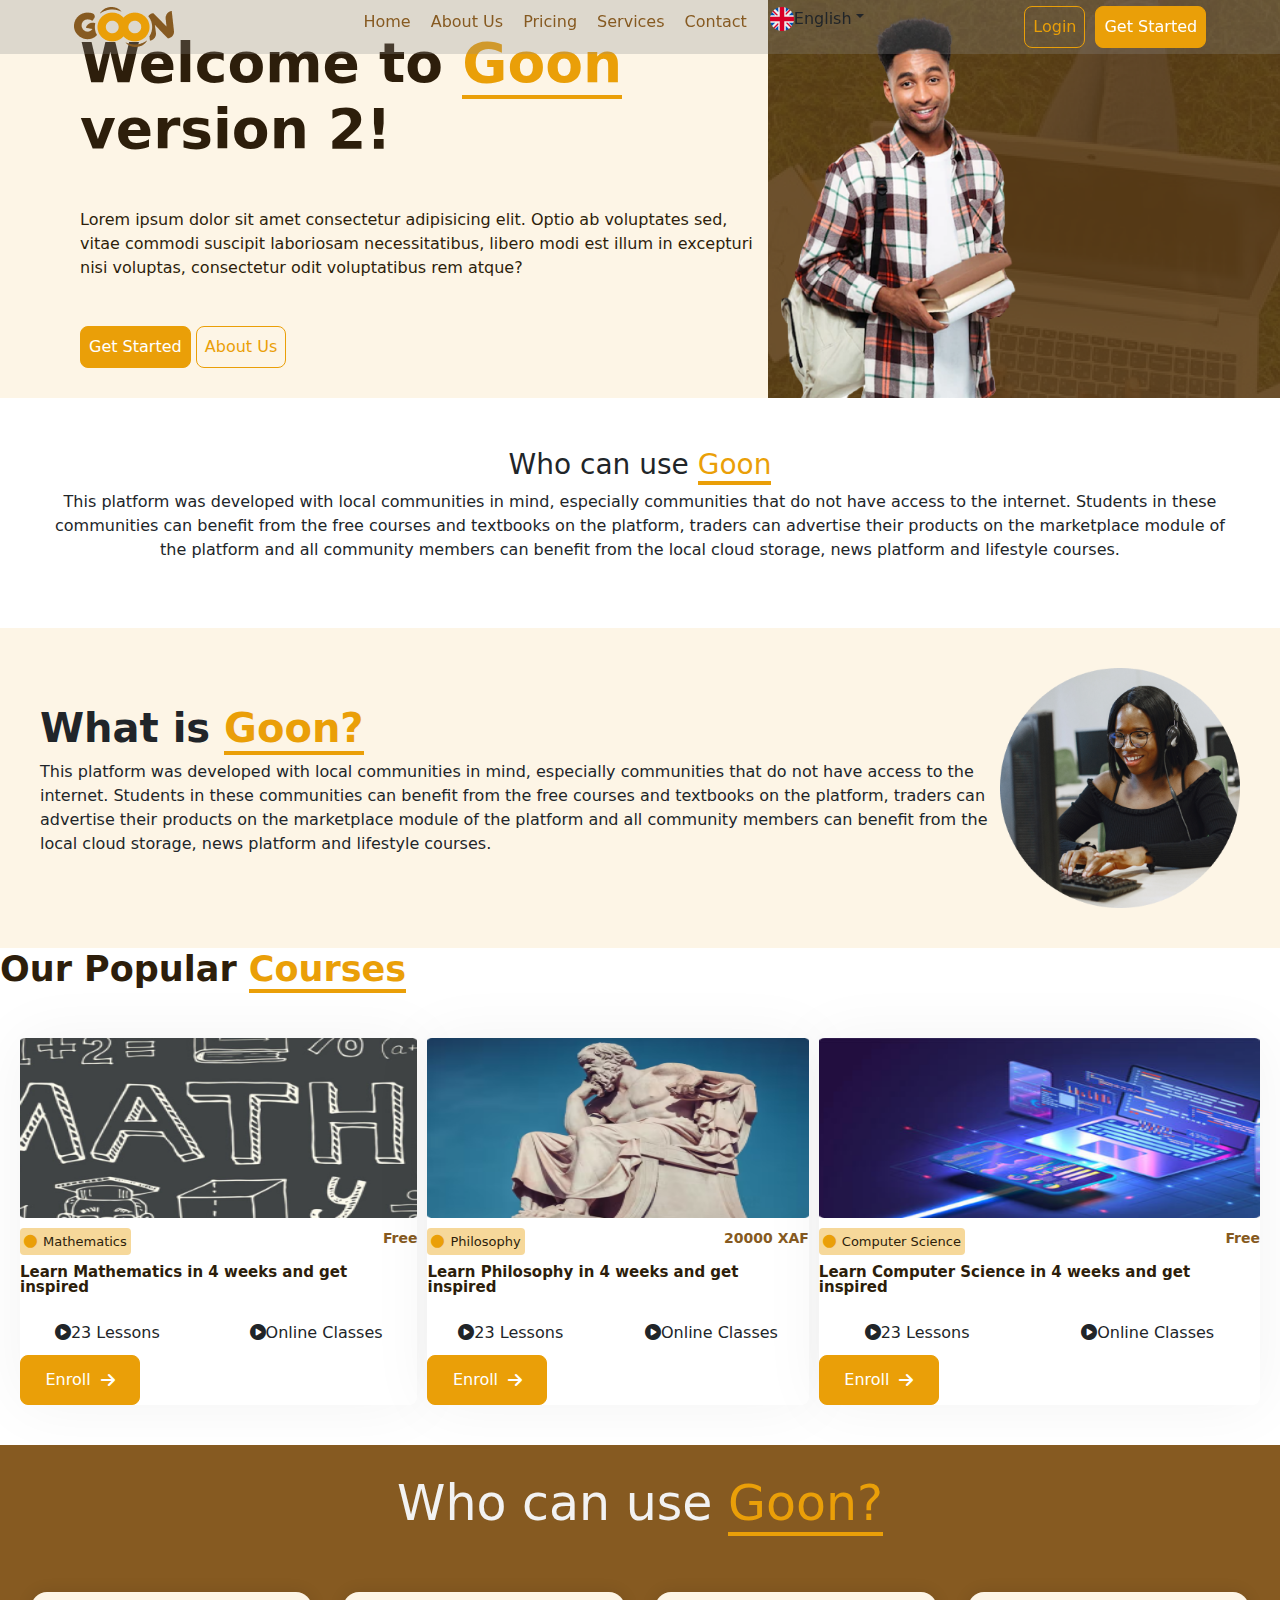
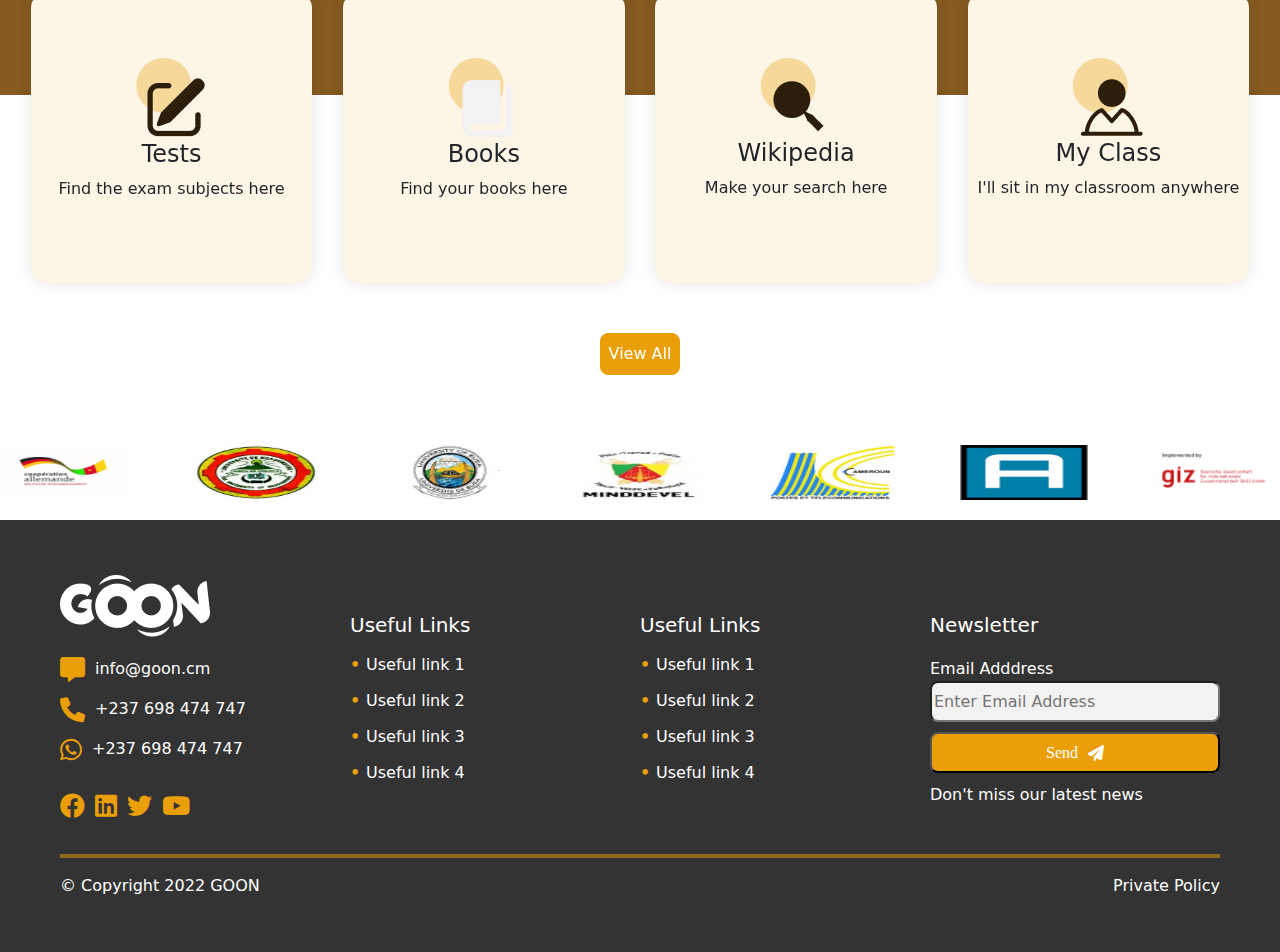
==== index.html @ 66fa2b74 "work update" ====
<!DOCTYPE html>
<html lang="en">

<head>
    <meta charset="UTF-8">
    <meta http-equiv="X-UA-Compatible" content="IE=edge">
    <meta name="viewport" content="width=device-width, initial-scale=1.0">
    <title>E-learning homepage</title>
    <link rel="stylesheet" href="/styles/style.css">
    <link rel="stylesheet" href="/bootstrap/css/bootstrap.min.css">
    <link rel="stylesheet" href="/fontawesome/css/all.min.css">
    <script src="script/javascript.js"></script>
</head>

<body>
    
    <section class="section-1">
        <div class="section-1-top">
            <div w3-include-html="header.html" class="main-header"></div>
        </div>
        <div class="welcome">
            <p class="goon-2">Welcome to <span class="goon-span"> Goon</span> version 2!</p>
            <p class="lorem">Lorem ipsum dolor sit amet consectetur adipisicing elit. Optio ab
                voluptates sed, vitae commodi suscipit laboriosam necessitatibus, libero modi
                est illum in excepturi nisi voluptas, consectetur odit voluptatibus rem atque?</p>
            <div class="section-buttons">
                <button class="get-started">Get Started</button>
                <button class="login-button">About Us</button>
            </div>
        </div>
        <div>
            <img src="/images/image1.png" class="image-1">
        </div>
    </section>

    <section class="secto">
        <h3>Who can use <span class="goon-span">Goon</span></h3>
        <p class="para-2">This platform was developed with local communities in mind,
            especially communities that do not have access to the internet.
            Students in these communities can benefit from the free courses
            and textbooks on the platform, traders can advertise their products
            on the marketplace module of the platform and all community members
            can benefit from the local cloud storage, news platform and lifestyle courses.</p>
    </section>

    <section class="section-2">
        <div>
            <h3>What is <span class="goon-span">Goon?</span></h3>
            <p>This platform was developed with local communities in mind,
                especially communities that do not have access to the internet.
                Students in these communities can benefit from the free courses
                and textbooks on the platform, traders can advertise their products
                on the marketplace module of the platform and all community members
                can benefit from the local cloud storage, news platform and lifestyle courses.</p>
        </div>
        <div>
            <img src="/images/Ellipse 2.png">
        </div>
    </section>

    <section class="section-3">
        <div>
            <h3>Our Popular <span class="goon-span">Courses</span></h3>
        </div>

        <div class="section-3-content">
            <div class="course">
                <img src="/images/Rectangle 5.png" alt="" class="rectangle">
                <div class="maths-content">
                    <div>
                        <a class="mathsfree" role="button" href="#">
                            <i class="fas fa-circle"></i>Mathematics
                        </a>
                    </div>
                    <div>Free</div>
                </div>
                <div class="mathspara">
                    <p>Learn Mathematics in 4 weeks and get inspired</p>
                </div>
                <div class="maths-content-2">
                    <div><i class="fa-solid fa-circle-play"></i>23 Lessons</div>
                    <div><i class="fa-solid fa-circle-play"></i>Online Classes</div>
                </div>
                <a class="maths-enroll" role="button" href="#">
                    Enroll <i class="fa-solid fa-arrow-right"></i>
                </a>
            </div>

            <div class="course">
                <img src="/images/Rectangle 5 (1).png" alt="" class="rectangle">
                <div class="maths-content">
                    <div>
                        <a class="mathsfree" role="button" href="#">
                            <i class="fas fa-circle"></i>Philosophy 
                        </a>
                    </div>
                    <div>20000 XAF</div>
                </div>
                <div class="mathspara">
                    <p>Learn Philosophy in 4 weeks and get inspired</p>
                </div>
                <div class="maths-content-2">
                    <div><i class="fa-solid fa-circle-play"></i>23 Lessons</div>
                    <div><i class="fa-solid fa-circle-play"></i>Online Classes</div>
                </div>
                <a class="maths-enroll" role="button" href="#">
                    Enroll<i class="fa-solid fa-arrow-right"></i>
                </a>
            </div>

            <div class="course">
                <img src="/images/Rectangle 5 (2).png" alt="" class="rectangle">
                <div class="maths-content">
                    <div>
                        <a class="mathsfree" role="button" href="#">
                            <i class="fas fa-circle"></i>Computer Science
                        </a>
                    </div>
                    <div>Free</div>
                </div>
                <div class="mathspara">
                    <p>Learn Computer Science in 4 weeks and get inspired</p>
                </div>
                <div class="maths-content-2">
                    <div><i class="fa-solid fa-circle-play"></i>23 Lessons</div>
                    <div><i class="fa-solid fa-circle-play"></i>Online Classes</div>
                </div>
                <a class="maths-enroll" role="button" href="#">
                    Enroll<i class="fa-solid fa-arrow-right"></i>
                </a>
            </div>
        </div>
    </section>

    <section class="section-4">
        <div class="section_courses">
            <div class="section-title">
                <h3>Who can use <span class="goon-span">Goon?</span></h3>
            </div>
            <div class="courses">
                <div class="columns">
                    <div class="cols">
                        <img src="/images/Group 1.png" alt="">
                        <h4 class="col-h">Tests</h4>
                        <p class="col-para">Find the exam subjects here</p>
                    </div>
                    <div class="cols">
                        <img src="/images/Group 1 (1).png" alt="">
                        <h4 class="col-h">Books</h4>
                        <p class="col-para">Find your books here</p>
                    </div>
                    <div class="cols">
                        <img src="/images/Group 1 (2).png" alt="">
                        <h4 class="col-h">Wikipedia</h4>
                        <p class="col-para">Make your search here</p>
                    </div>
                    <div class="cols">
                        <img src="/images/Group 1 (3).png" alt="">
                        <h4 class="col-h">My Class</h4>
                        <p class="col-para">I'll sit in my classroom anywhere</p>
                    </div>
                </div>
                <div class="cta">
                    <a class="view-all" role="button" href="courses.html">
                        View All
                    </a>
                </div>

            </div>
        </div>

    </section>

    <section class="imgs">
        <img src="/images/image 3.png" alt="">
        <img src="/images/image 4.png" alt="">
        <img src="/images/image 5.png" alt="">
        <img src="/images/image 6.png" alt="">
        <img src="/images/image 7.png" alt="">
        <img src="/images/image 8.png" alt="">
        <img src="/images/image 9.png" alt="">
    </section>

    <div w3-include-html="footer.html"></div>
    <script>
        includeHTML();
    </script>
</body>

</html>
---- styles/style.css ----
a {
    text-decoration: none;
}

li {
    list-style: none;
}

.main-header {
    position: fixed;
    width: 100%;
    background-color: #8b8b8b47;
}

.section-1 {
    width: 100%;
    background: url(/images/image2.png);
    background-color: #5E3F17;
    background-position: right;
    background-repeat: no-repeat;
    display: flex;
    /* justify-content: center; */
    /* padding: 20px; */
}

.welcome {
    width: 80%;
    padding-left: 80px;
    /* padding-right: 126px; */
    background: rgb(253, 245, 230);
    display: flex;
    flex-direction: column;
    align-items: flex-start;
    /* align-items: center; */
    /* justify-content: center; */
    padding-block: 30px;
    gap: 30px;
}

.goon-2 {
    font-style: normal;
    font-weight: 700;
    font-size: 55px;
    line-height: 120%;
    color: #2D1E0B;
}

.lorem {
    font-style: normal;
    font-weight: 400;
    font-size: 16px;
    line-height: 150%;
    color: #2D1E0B;
}

.image-1 {
    width: 40vw;
    height: 100%;
    padding-right: 50%;
    /* padding-top: 40%; */
}

.goon-span {
    color: #EA9F08;
    border-bottom: 4px solid #EA9F08;
}

.section-buttons {
    gap: 20px;
}

.secto {
    display: flex;
    width: 100%;
    flex-direction: column;
    align-content: space-between;
    padding: 50px;
    text-align: center;
}

.section-2 {
    display: flex;
    width: 100%;
    height: 60%;
    background: #FDF5E6;
    align-items: center;
    justify-content: space-between;
    font-style: normal;
    padding: 40px;
}

.section-2 h3 {
    font-weight: 700;
    font-size: 40px;
    line-height: 120%;

}

.section-2 img {
    width: 240px;
    height: 240px;
}

.section-3 {
    display: flex;
    flex-direction: column;
    /* padding: 30px; */
    width: 100%;
}

.section-3 h3 {
    font-weight: 700;
    font-size: 35px;
    color: #2D1E0B;
}

.mathsfree {
    padding: 4px;
    gap: 6px;
    background: #F6D89A;
    color: #2D1E0B;
    border-radius: 4px;
    display: flex;
    align-items: center;
    font-style: normal;
    font-weight: 400;
    font-size: 13px;
}

.fas {
    color: #EA9F08;
}

.section-3-content {
    display: flex;
    flex-direction: row;
    justify-content: center;
    padding: 40px 20px;
    border-radius: 16px;
    gap: 10px;
}

.rectangle {
    width: 100%;
    height: 180px;
}

.course {
    display: flex;
    flex-direction: column;
    /* padding: 10px; */
    gap: 10px;
    background: #FFFFFF;
    box-shadow: 0px 0px 64px rgba(0, 0, 0, 0.05);
    border-radius: 8px;
}

.course p {
    font-style: normal;
    font-weight: 600;
    font-size: 15px;
    line-height: 100%;
    color: #2D1E0B;
}

.maths-content {
    display: flex;
    flex-direction: row;
    justify-content: space-between;
    font-style: normal;
    font-weight: 700;
    font-size: 14px;
    color: #865A21;
}

.maths-content-2 {
    display: flex;
    flex-direction: row;
    justify-content: space-around;
    gap: 20px;
}

.maths-enroll {
    gap: 10px;
    width: 120px;
    height: 50px;
    background: #EA9F08;
    border: 1px solid #EA9F08;
    color: #fff;
    border-radius: 8px;
    display: flex;
    align-items: center;
    justify-content: center;
}

.section-4 {
    height: 600px;
}

.section_courses {
    background: #865A21;
    height: 250px;
}

.section-title {
    /* display: flex; */
    /* width: 100%; */
    padding-block: 30px 20px;
}

.section-4 h3 {
    font-size: 49px;
    color: #F2F2F2;
    text-align: center;
    width: 100%;
}

.courses {
    transform: translateY(30px);
}

.cta {
    display: flex;
    justify-content: center;
    margin-top: 50px;
}

.view-all {
    padding: 8px;
    color: #fff;
    background: #EA9F08;
    border: 1px solid #EA9F08;
    border-radius: 8px;
}

.columns {
    display: flex;
    /* width: 100%; */
    justify-content: space-evenly;
}

.cols {
    display: flex;
    flex-direction: column;
    justify-content: center;
    align-items: center;
    /* padding: 35px 25px; */
    /* gap: 5px 0px;yyy */
    width: 22%;
    height: 290.62px;
    background: #FDF5E6;
    box-shadow: 0px 0px 16px rgba(0, 0, 0, 0.1);
    border-radius: 16px;
}

.imgs {
    display: flex;
    justify-content: space-between;
}

.imgs img {
    width: 10%;
    height: 75px;
    padding-bottom: 20px;
}

.cols:hover {
    background: #865A21;
    border: 2px solid #F2F2F2;
    color: #fff;
}
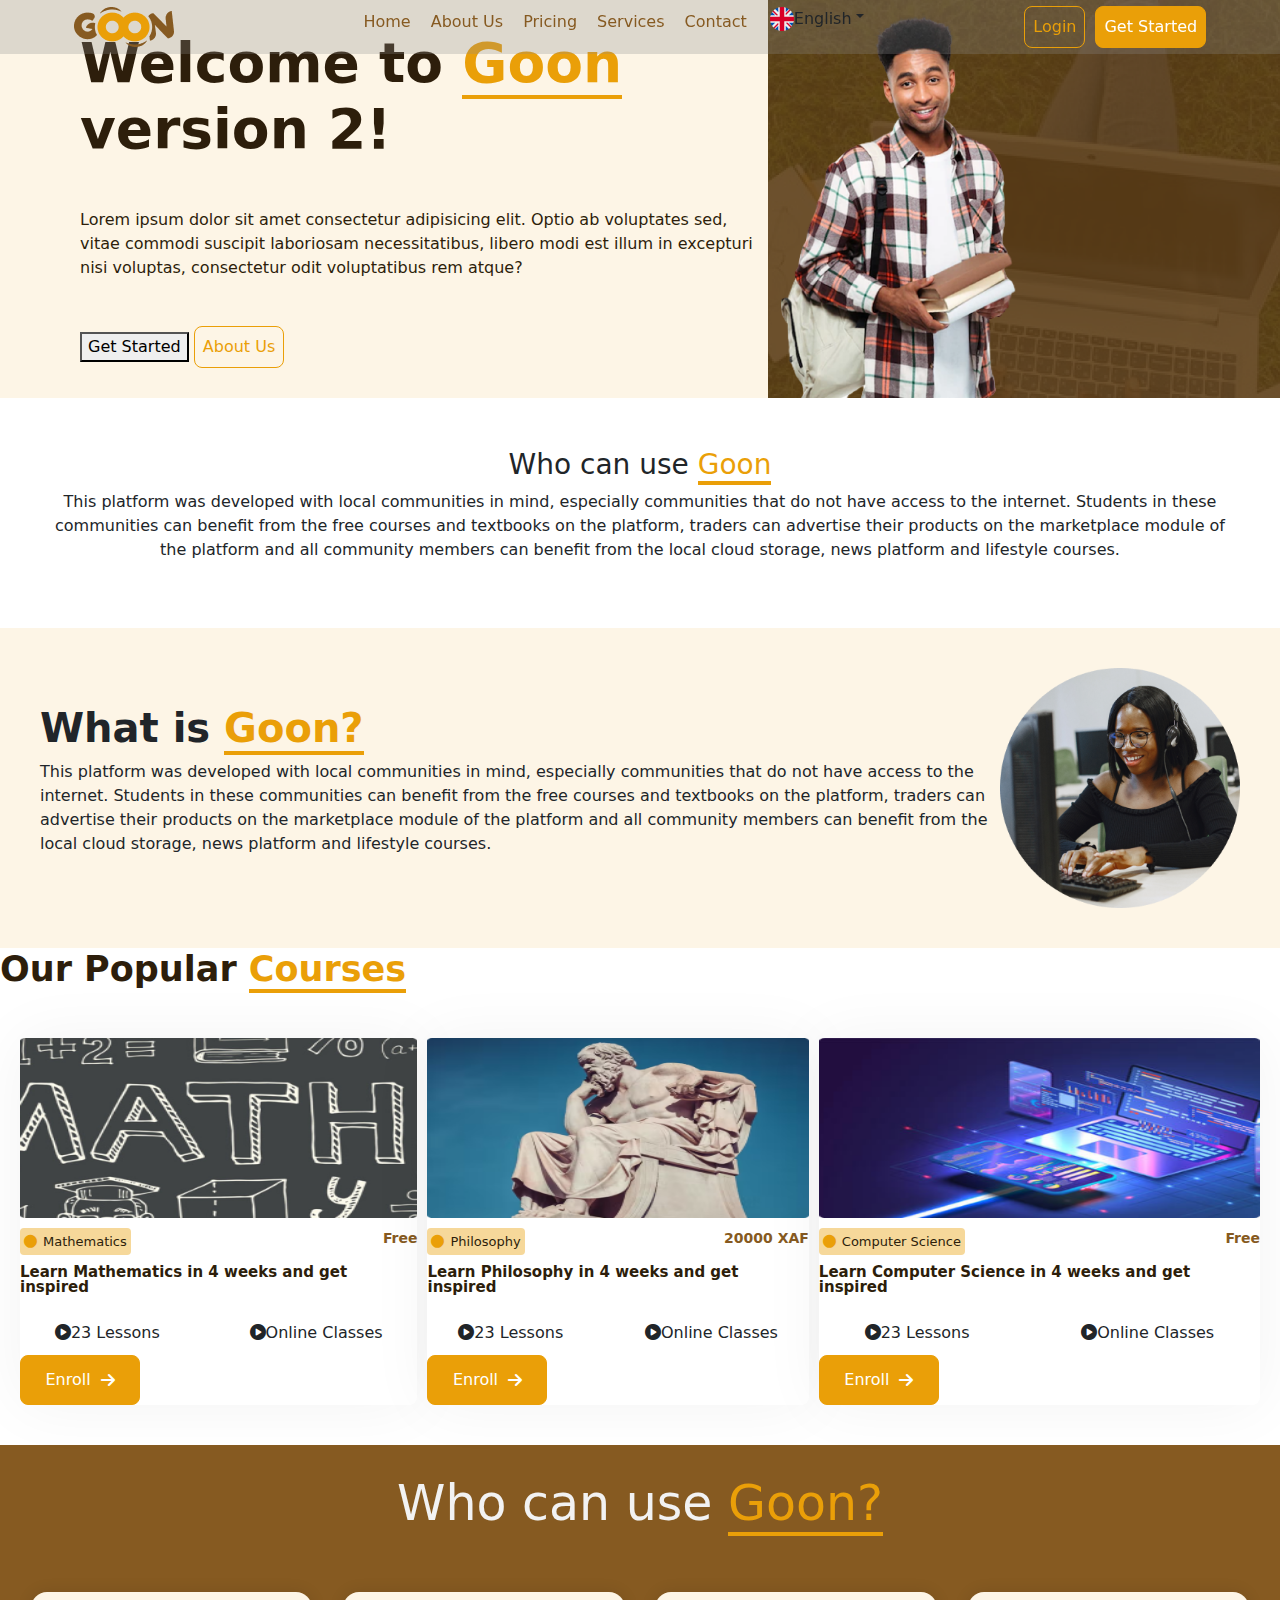
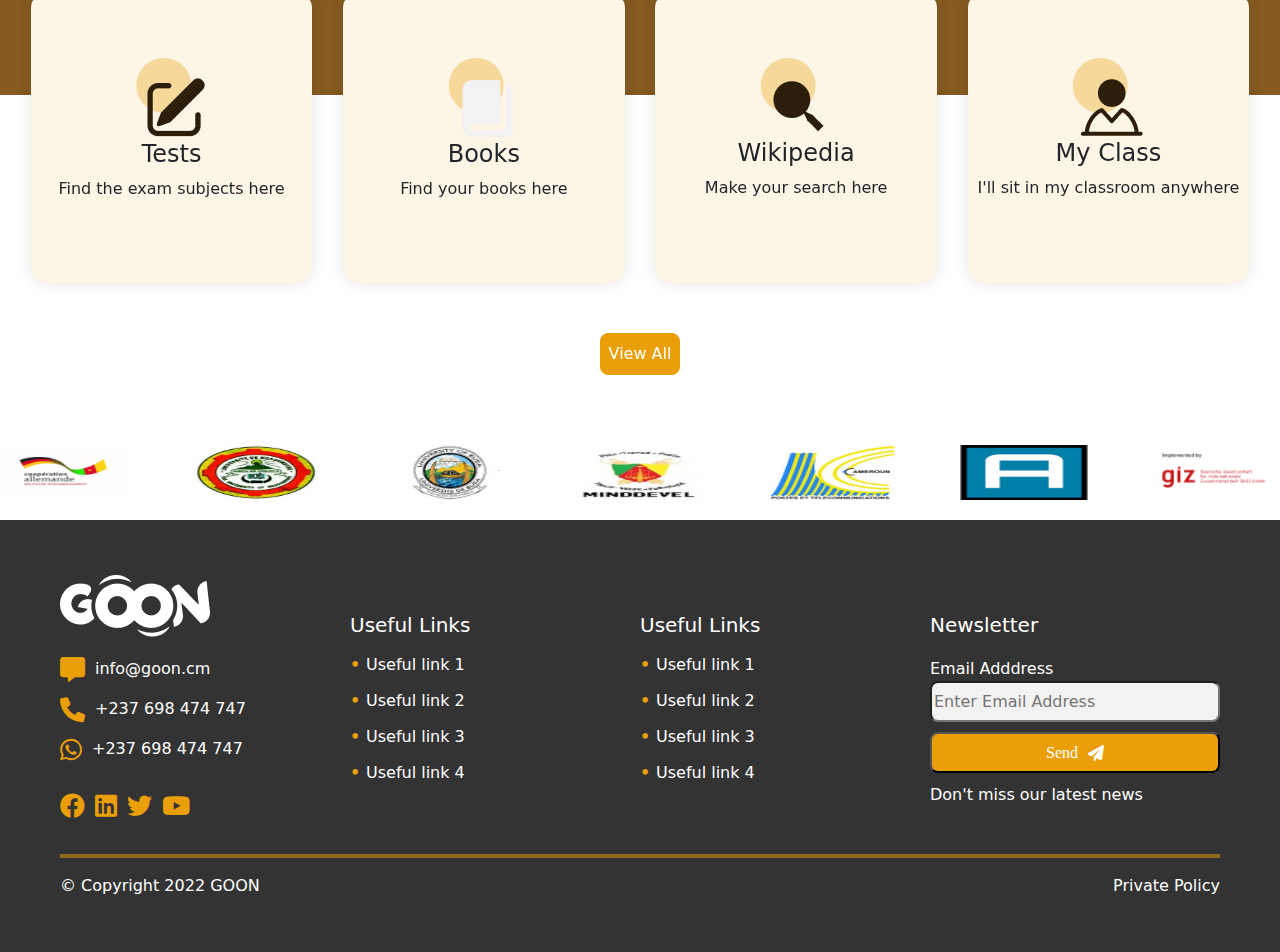
==== commit e4027c27: "work update" ====
--- a/index.html
+++ b/index.html
@@ -9,7 +9,7 @@
     <link rel="stylesheet" href="/styles/style.css">
     <link rel="stylesheet" href="/bootstrap/css/bootstrap.min.css">
     <link rel="stylesheet" href="/fontawesome/css/all.min.css">
-    <script src="script/javascript.js"></script>
+    <script src="/script/javascript.js"></script>
 </head>
 
 <body>
--- a/styles/style.css
+++ b/styles/style.css
@@ -19,20 +19,15 @@
     background-position: right;
     background-repeat: no-repeat;
     display: flex;
-    /* justify-content: center; */
-    /* padding: 20px; */
 }
 
 .welcome {
     width: 80%;
     padding-left: 80px;
-    /* padding-right: 126px; */
     background: rgb(253, 245, 230);
     display: flex;
     flex-direction: column;
     align-items: flex-start;
-    /* align-items: center; */
-    /* justify-content: center; */
     padding-block: 30px;
     gap: 30px;
 }
@@ -104,7 +99,6 @@
 .section-3 {
     display: flex;
     flex-direction: column;
-    /* padding: 30px; */
     width: 100%;
 }
 
@@ -148,7 +142,6 @@
 .course {
     display: flex;
     flex-direction: column;
-    /* padding: 10px; */
     gap: 10px;
     background: #FFFFFF;
     box-shadow: 0px 0px 64px rgba(0, 0, 0, 0.05);
@@ -203,8 +196,6 @@
 }
 
 .section-title {
-    /* display: flex; */
-    /* width: 100%; */
     padding-block: 30px 20px;
 }
 
@@ -235,7 +226,6 @@
 
 .columns {
     display: flex;
-    /* width: 100%; */
     justify-content: space-evenly;
 }
 
@@ -244,8 +234,6 @@
     flex-direction: column;
     justify-content: center;
     align-items: center;
-    /* padding: 35px 25px; */
-    /* gap: 5px 0px;yyy */
     width: 22%;
     height: 290.62px;
     background: #FDF5E6;
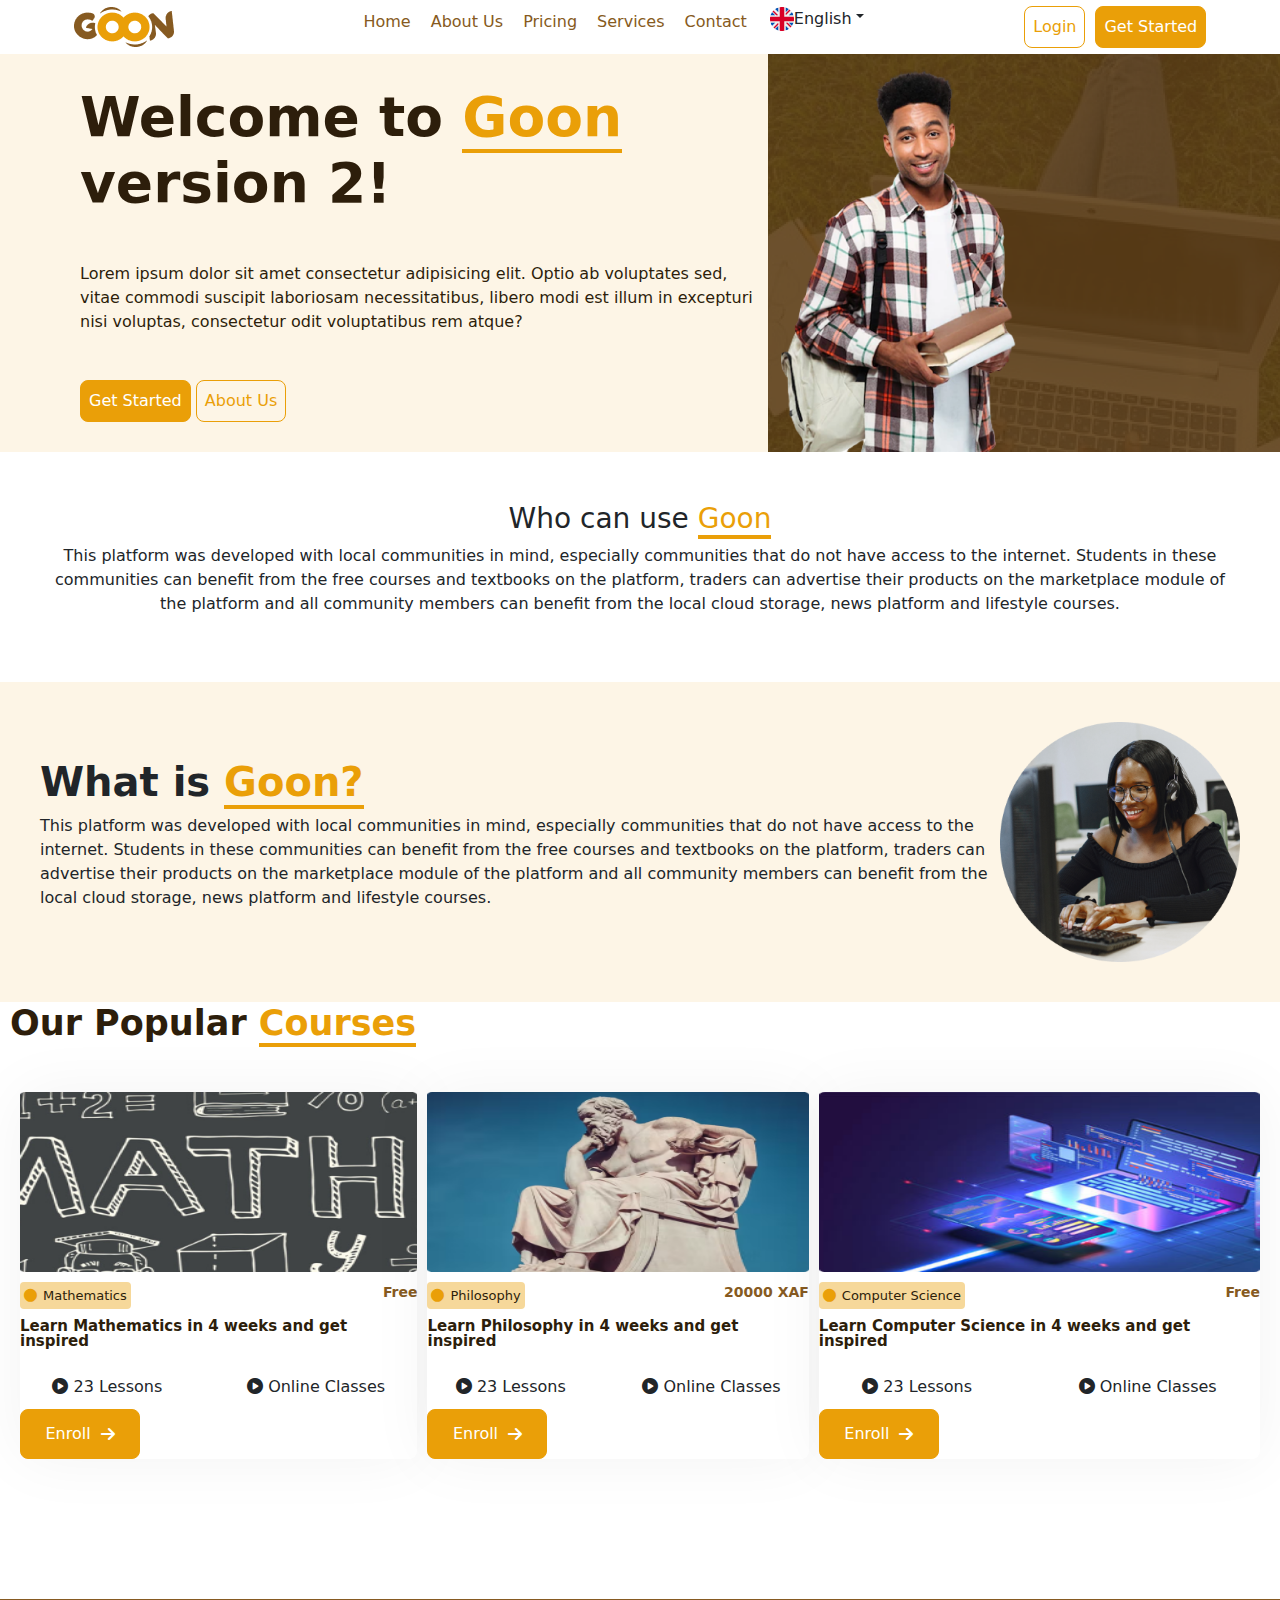
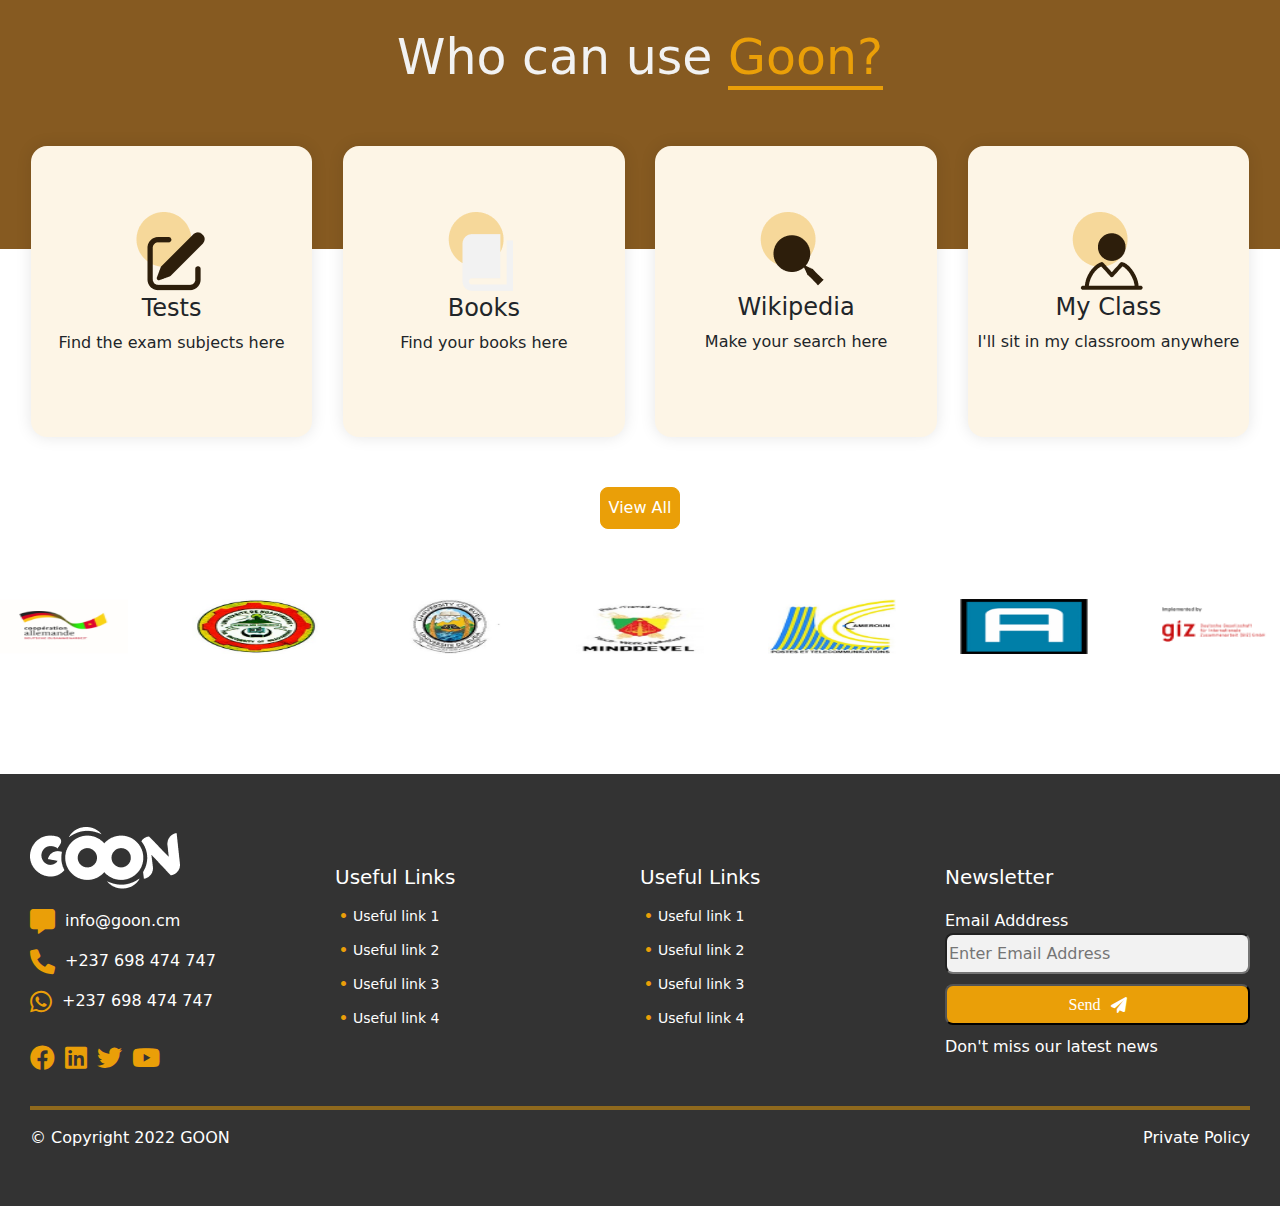
==== commit 46591378: "work update" ====
--- a/index.html
+++ b/index.html
@@ -9,22 +9,20 @@
     <link rel="stylesheet" href="/styles/style.css">
     <link rel="stylesheet" href="/bootstrap/css/bootstrap.min.css">
     <link rel="stylesheet" href="/fontawesome/css/all.min.css">
-    <script src="/script/javascript.js"></script>
+    <script src="script/javascript.js"></script>
 </head>
 
 <body>
-    
+    <div w3-include-html="header.html" class="main-header"></div>
     <section class="section-1">
-        <div class="section-1-top">
-            <div w3-include-html="header.html" class="main-header"></div>
-        </div>
+
         <div class="welcome">
             <p class="goon-2">Welcome to <span class="goon-span"> Goon</span> version 2!</p>
             <p class="lorem">Lorem ipsum dolor sit amet consectetur adipisicing elit. Optio ab
                 voluptates sed, vitae commodi suscipit laboriosam necessitatibus, libero modi
                 est illum in excepturi nisi voluptas, consectetur odit voluptatibus rem atque?</p>
             <div class="section-buttons">
-                <button class="get-started">Get Started</button>
+                <button class="get-started-header">Get Started</button>
                 <button class="login-button">About Us</button>
             </div>
         </div>
@@ -59,6 +57,7 @@
     </section>
 
     <section class="section-3">
+
         <div>
             <h3>Our Popular <span class="goon-span">Courses</span></h3>
         </div>
@@ -72,14 +71,14 @@
                             <i class="fas fa-circle"></i>Mathematics
                         </a>
                     </div>
-                    <div>Free</div>
+                    <div>Free </div>
                 </div>
                 <div class="mathspara">
                     <p>Learn Mathematics in 4 weeks and get inspired</p>
                 </div>
                 <div class="maths-content-2">
-                    <div><i class="fa-solid fa-circle-play"></i>23 Lessons</div>
-                    <div><i class="fa-solid fa-circle-play"></i>Online Classes</div>
+                    <div><i class="fa-solid fa-circle-play"></i> 23 Lessons</div>
+                    <div><i class="fa-solid fa-circle-play"></i> Online Classes</div>
                 </div>
                 <a class="maths-enroll" role="button" href="#">
                     Enroll <i class="fa-solid fa-arrow-right"></i>
@@ -91,7 +90,7 @@
                 <div class="maths-content">
                     <div>
                         <a class="mathsfree" role="button" href="#">
-                            <i class="fas fa-circle"></i>Philosophy 
+                            <i class="fas fa-circle"></i> Philosophy 
                         </a>
                     </div>
                     <div>20000 XAF</div>
@@ -100,11 +99,11 @@
                     <p>Learn Philosophy in 4 weeks and get inspired</p>
                 </div>
                 <div class="maths-content-2">
-                    <div><i class="fa-solid fa-circle-play"></i>23 Lessons</div>
-                    <div><i class="fa-solid fa-circle-play"></i>Online Classes</div>
+                    <div><i class="fa-solid fa-circle-play"></i> 23 Lessons</div>
+                    <div><i class="fa-solid fa-circle-play"></i> Online Classes</div>
                 </div>
                 <a class="maths-enroll" role="button" href="#">
-                    Enroll<i class="fa-solid fa-arrow-right"></i>
+                    Enroll <i class="fa-solid fa-arrow-right"></i>
                 </a>
             </div>
 
@@ -116,21 +115,25 @@
                             <i class="fas fa-circle"></i>Computer Science
                         </a>
                     </div>
-                    <div>Free</div>
+                    <div>Free </div>
                 </div>
                 <div class="mathspara">
                     <p>Learn Computer Science in 4 weeks and get inspired</p>
                 </div>
                 <div class="maths-content-2">
-                    <div><i class="fa-solid fa-circle-play"></i>23 Lessons</div>
-                    <div><i class="fa-solid fa-circle-play"></i>Online Classes</div>
+                    <div><i class="fa-solid fa-circle-play"></i> 23 Lessons</div>
+                    <div><i class="fa-solid fa-circle-play"></i> Online Classes</div>
                 </div>
                 <a class="maths-enroll" role="button" href="#">
-                    Enroll<i class="fa-solid fa-arrow-right"></i>
+                    Enroll <i class="fa-solid fa-arrow-right"></i>
                 </a>
             </div>
         </div>
     </section>
+
+    <div class="space">
+
+    </div>
 
     <section class="section-4">
         <div class="section_courses">
@@ -165,10 +168,8 @@
                         View All
                     </a>
                 </div>
-
             </div>
         </div>
-
     </section>
 
     <section class="imgs">
@@ -181,6 +182,10 @@
         <img src="/images/image 9.png" alt="">
     </section>
 
+    <div class="space">
+
+    </div>
+
     <div w3-include-html="footer.html"></div>
     <script>
         includeHTML();
--- a/styles/style.css
+++ b/styles/style.css
@@ -6,11 +6,11 @@
     list-style: none;
 }
 
-.main-header {
+/* .main-header {
     position: fixed;
     width: 100%;
     background-color: #8b8b8b47;
-}
+} */
 
 .section-1 {
     width: 100%;
@@ -52,7 +52,6 @@
     width: 40vw;
     height: 100%;
     padding-right: 50%;
-    /* padding-top: 40%; */
 }
 
 .goon-span {
@@ -96,8 +95,11 @@
     height: 240px;
 }
 
+.space{
+    padding: 50px;
+}
+
 .section-3 {
-    display: flex;
     flex-direction: column;
     width: 100%;
 }
@@ -106,6 +108,7 @@
     font-weight: 700;
     font-size: 35px;
     color: #2D1E0B;
+    padding-left: 10px;
 }
 
 .mathsfree {
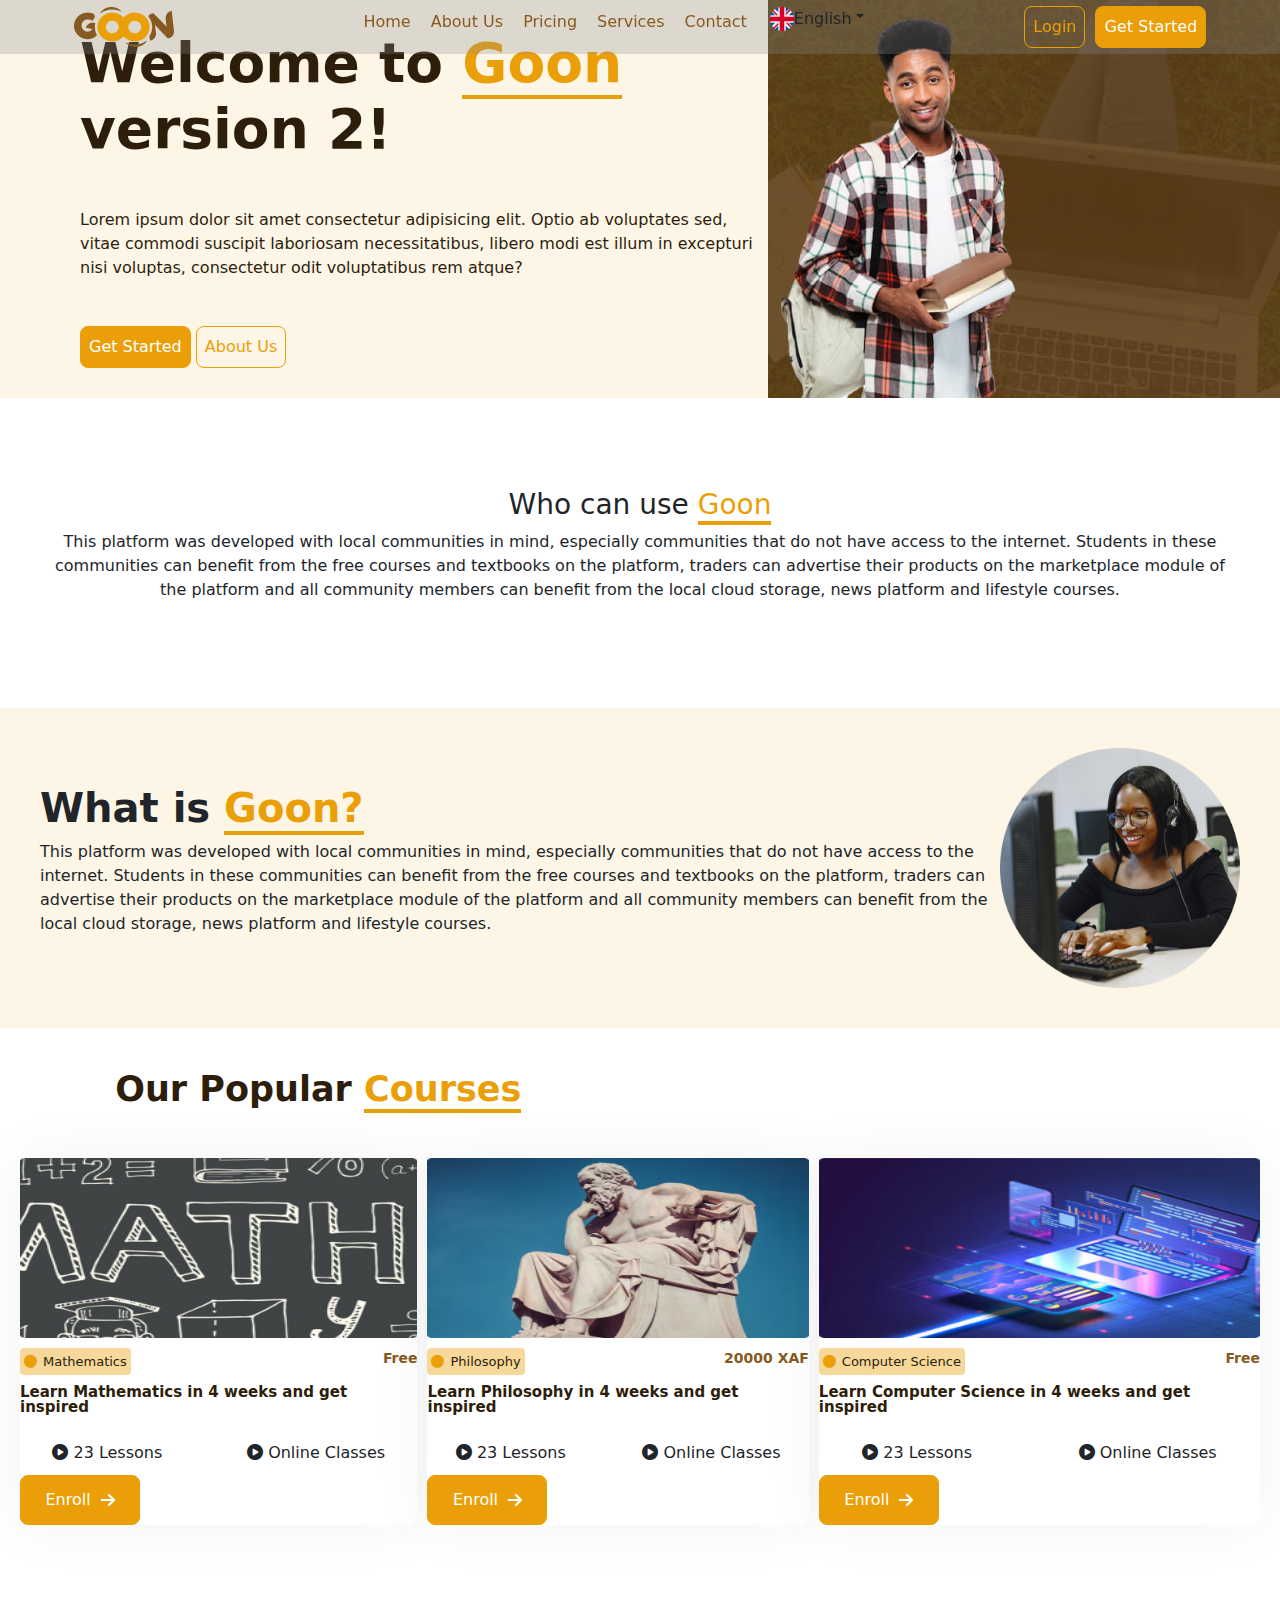
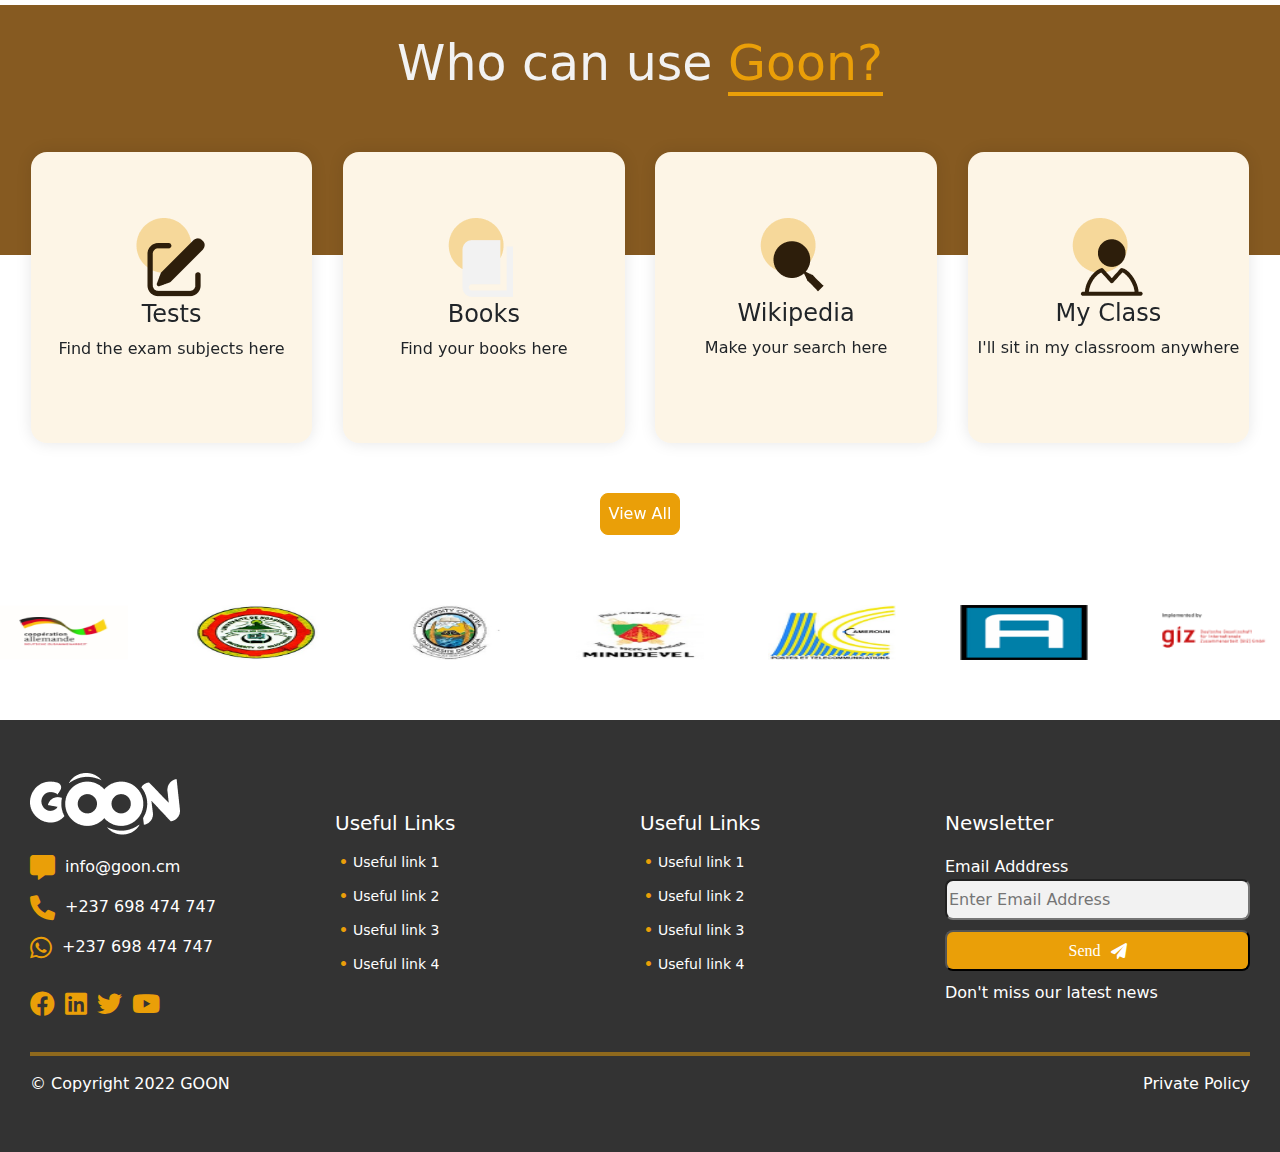
==== commit d4ff47e5: "work update" ====
--- a/index.html
+++ b/index.html
@@ -31,6 +31,10 @@
         </div>
     </section>
 
+    <div class="space">
+
+    </div>
+
     <section class="secto">
         <h3>Who can use <span class="goon-span">Goon</span></h3>
         <p class="para-2">This platform was developed with local communities in mind,
@@ -41,6 +45,10 @@
             can benefit from the local cloud storage, news platform and lifestyle courses.</p>
     </section>
 
+    <div class="space">
+
+    </div>
+
     <section class="section-2">
         <div>
             <h3>What is <span class="goon-span">Goon?</span></h3>
@@ -55,6 +63,10 @@
             <img src="/images/Ellipse 2.png">
         </div>
     </section>
+
+    <div class="space">
+
+    </div>
 
     <section class="section-3">
 
--- a/styles/style.css
+++ b/styles/style.css
@@ -6,11 +6,11 @@
     list-style: none;
 }
 
-/* .main-header {
+.main-header {
     position: fixed;
     width: 100%;
     background-color: #8b8b8b47;
-} */
+}
 
 .section-1 {
     width: 100%;
@@ -87,7 +87,6 @@
     font-weight: 700;
     font-size: 40px;
     line-height: 120%;
-
 }
 
 .section-2 img {
@@ -95,8 +94,8 @@
     height: 240px;
 }
 
-.space{
-    padding: 50px;
+.space {
+    padding: 20px;
 }
 
 .section-3 {
@@ -259,4 +258,43 @@
     background: #865A21;
     border: 2px solid #F2F2F2;
     color: #fff;
+}
+
+@media only screen and (max-width: 600px) {
+    .section-2 img {
+        width: 200px;
+        height: 200px;
+    }
+
+    .section-2 h3{
+        font-size: 28px;
+    }
+
+    .section-2 p{
+        font-size: 16px;
+    }
+}
+
+@media only screen and (min-width: 650px) {
+    .section-3 h3 {
+        padding-left: 4%;
+    }
+}
+
+@media only screen and (min-width: 1130px) {
+    .section-3 h3 {
+        padding-left: 6%;
+    }
+}
+
+@media only screen and (min-width: 1200px) {
+    .section-3 h3 {
+        padding-left: 9%;
+    }
+}
+
+@media only screen and (min-width: 1360px) {
+    .section-3 h3 {
+        padding-left: 12%;
+    }
 }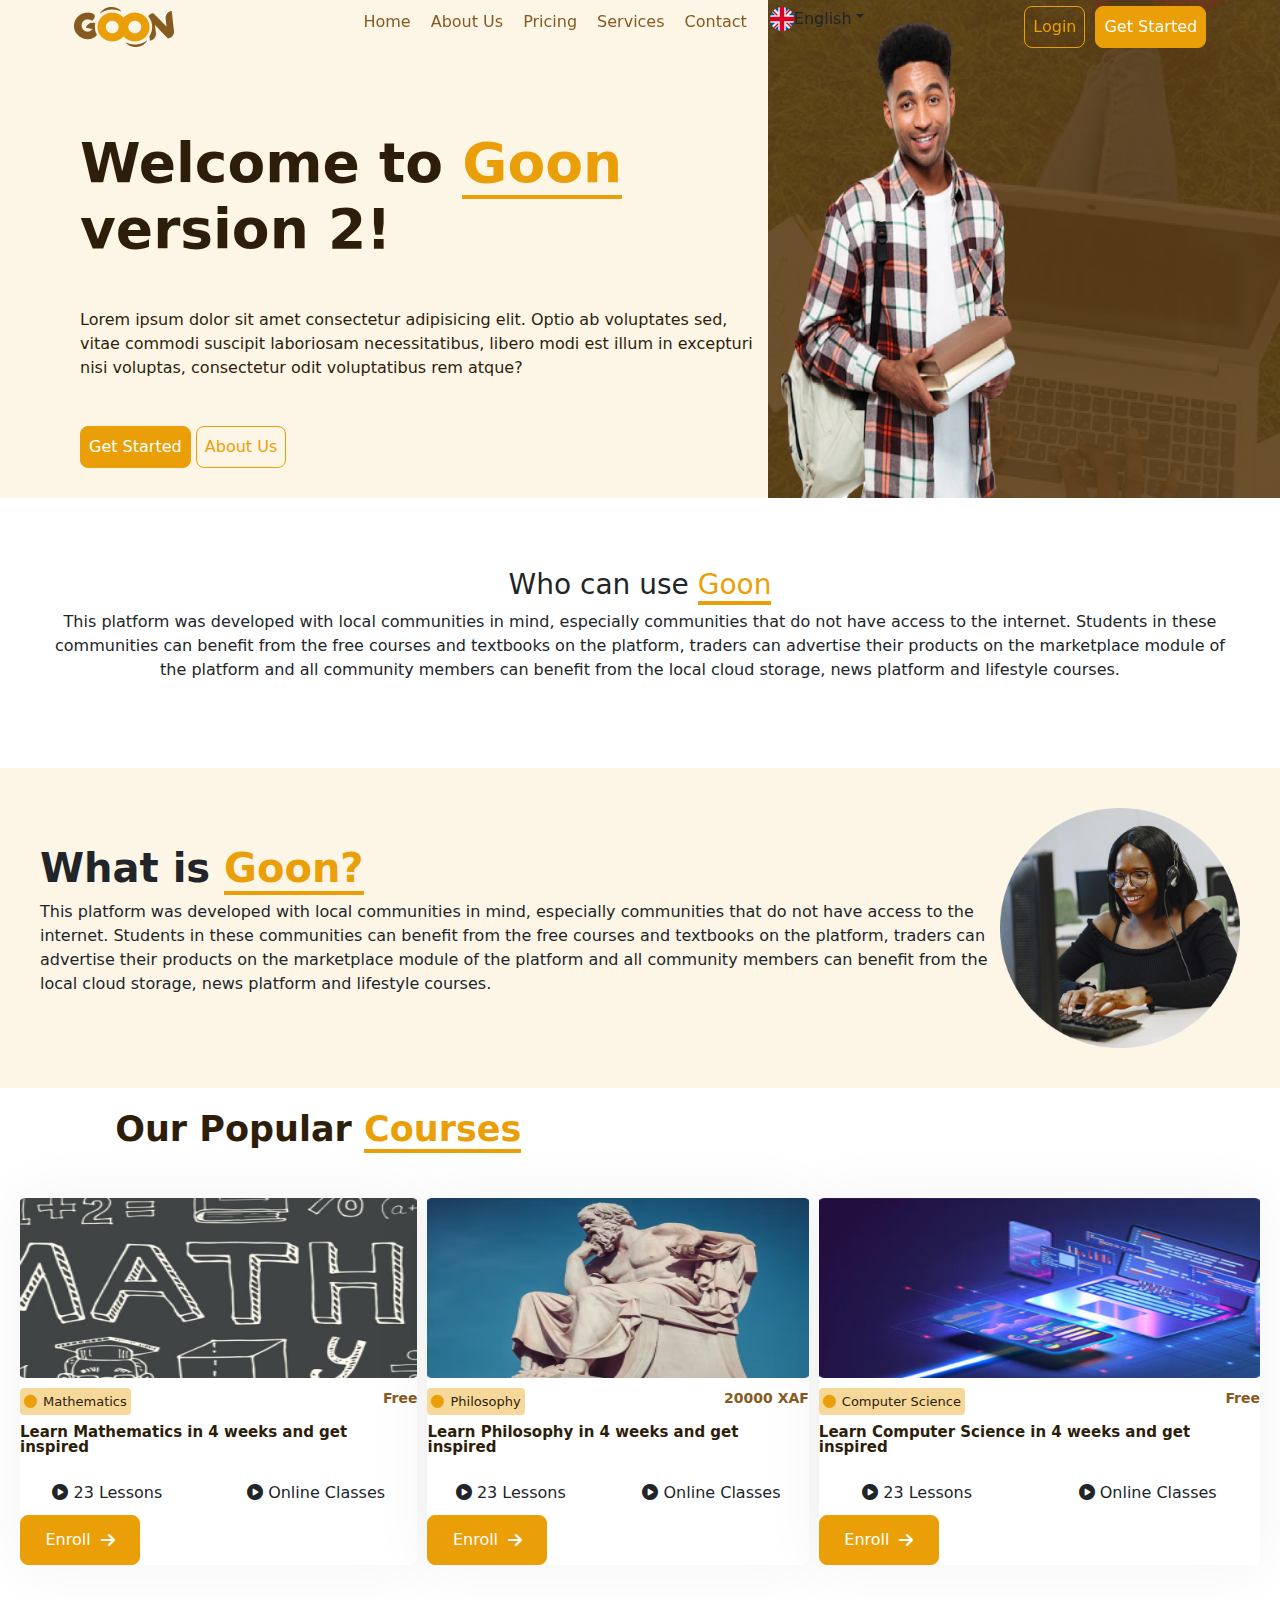
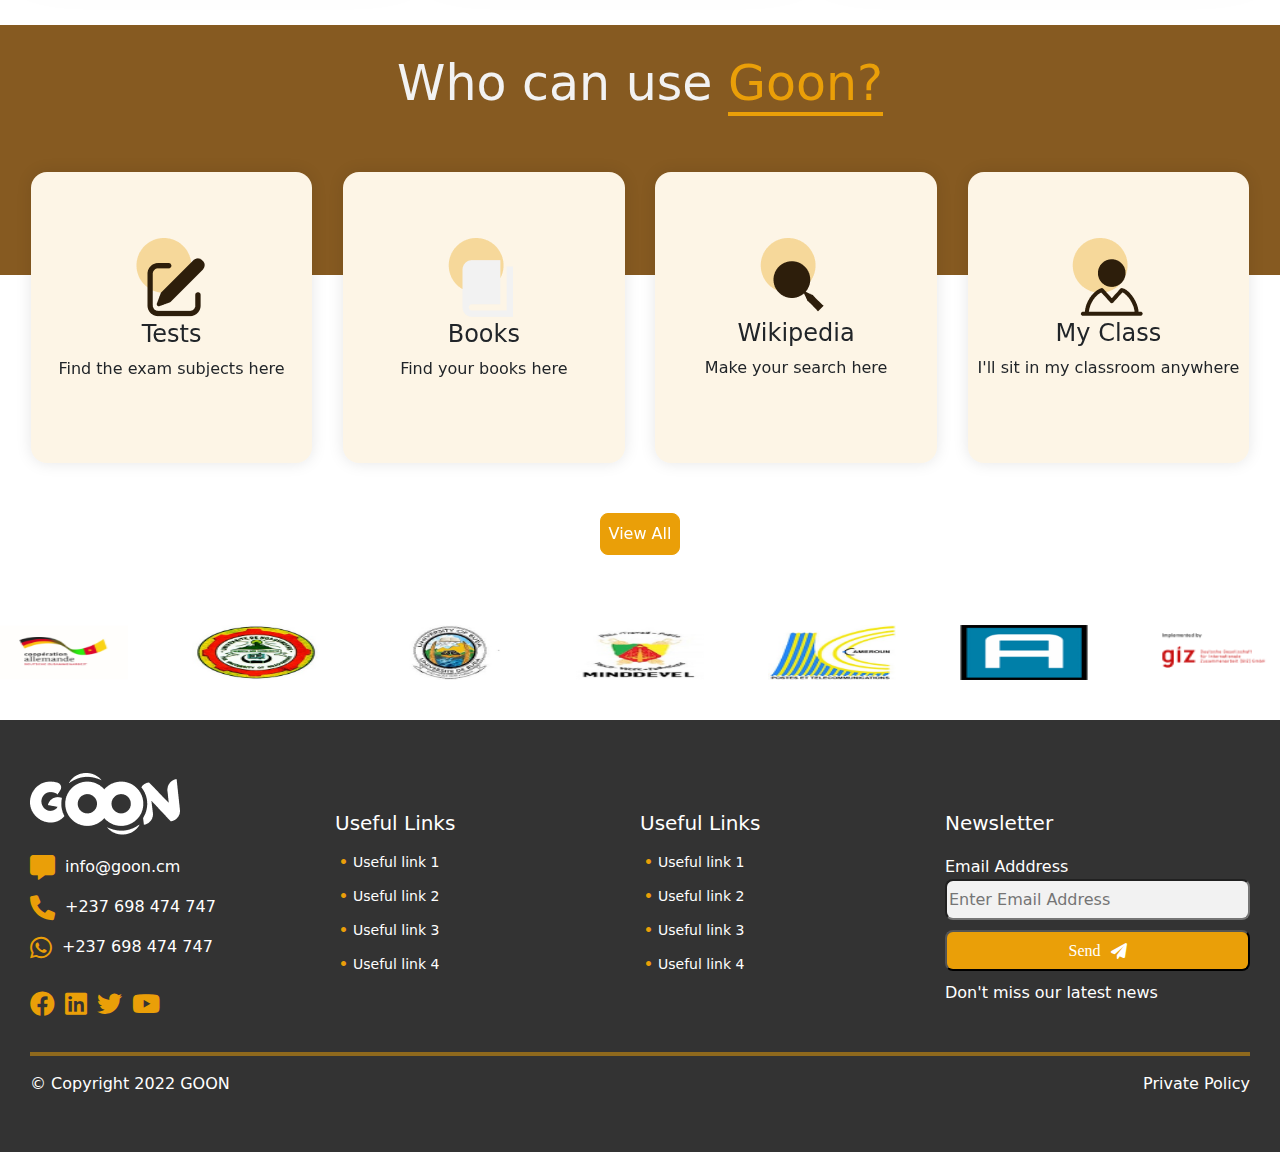
==== commit 1e428ee7: "work update" ====
--- a/index.html
+++ b/index.html
@@ -8,6 +8,8 @@
     <title>E-learning homepage</title>
     <link rel="stylesheet" href="/styles/style.css">
     <link rel="stylesheet" href="/bootstrap/css/bootstrap.min.css">
+    <link href="https://cdn.jsdelivr.net/npm/bootstrap@5.2.1/dist/css/bootstrap.min.css" rel="stylesheet"
+        integrity="sha384-iYQeCzEYFbKjA/T2uDLTpkwGzCiq6soy8tYaI1GyVh/UjpbCx/TYkiZhlZB6+fzT" crossorigin="anonymous">
     <link rel="stylesheet" href="/fontawesome/css/all.min.css">
     <script src="script/javascript.js"></script>
 </head>
@@ -15,8 +17,14 @@
 <body>
     <div w3-include-html="header.html" class="main-header"></div>
     <section class="section-1">
-
+    
         <div class="welcome">
+            <div class="space">
+
+            </div>
+            <div class="space">
+
+            </div>
             <p class="goon-2">Welcome to <span class="goon-span"> Goon</span> version 2!</p>
             <p class="lorem">Lorem ipsum dolor sit amet consectetur adipisicing elit. Optio ab
                 voluptates sed, vitae commodi suscipit laboriosam necessitatibus, libero modi
--- a/styles/style.css
+++ b/styles/style.css
@@ -9,7 +9,7 @@
 .main-header {
     position: fixed;
     width: 100%;
-    background-color: #8b8b8b47;
+    /* background-color: #8b8b8b47; */
 }
 
 .section-1 {
@@ -95,7 +95,7 @@
 }
 
 .space {
-    padding: 20px;
+    padding: 10px;
 }
 
 .section-3 {
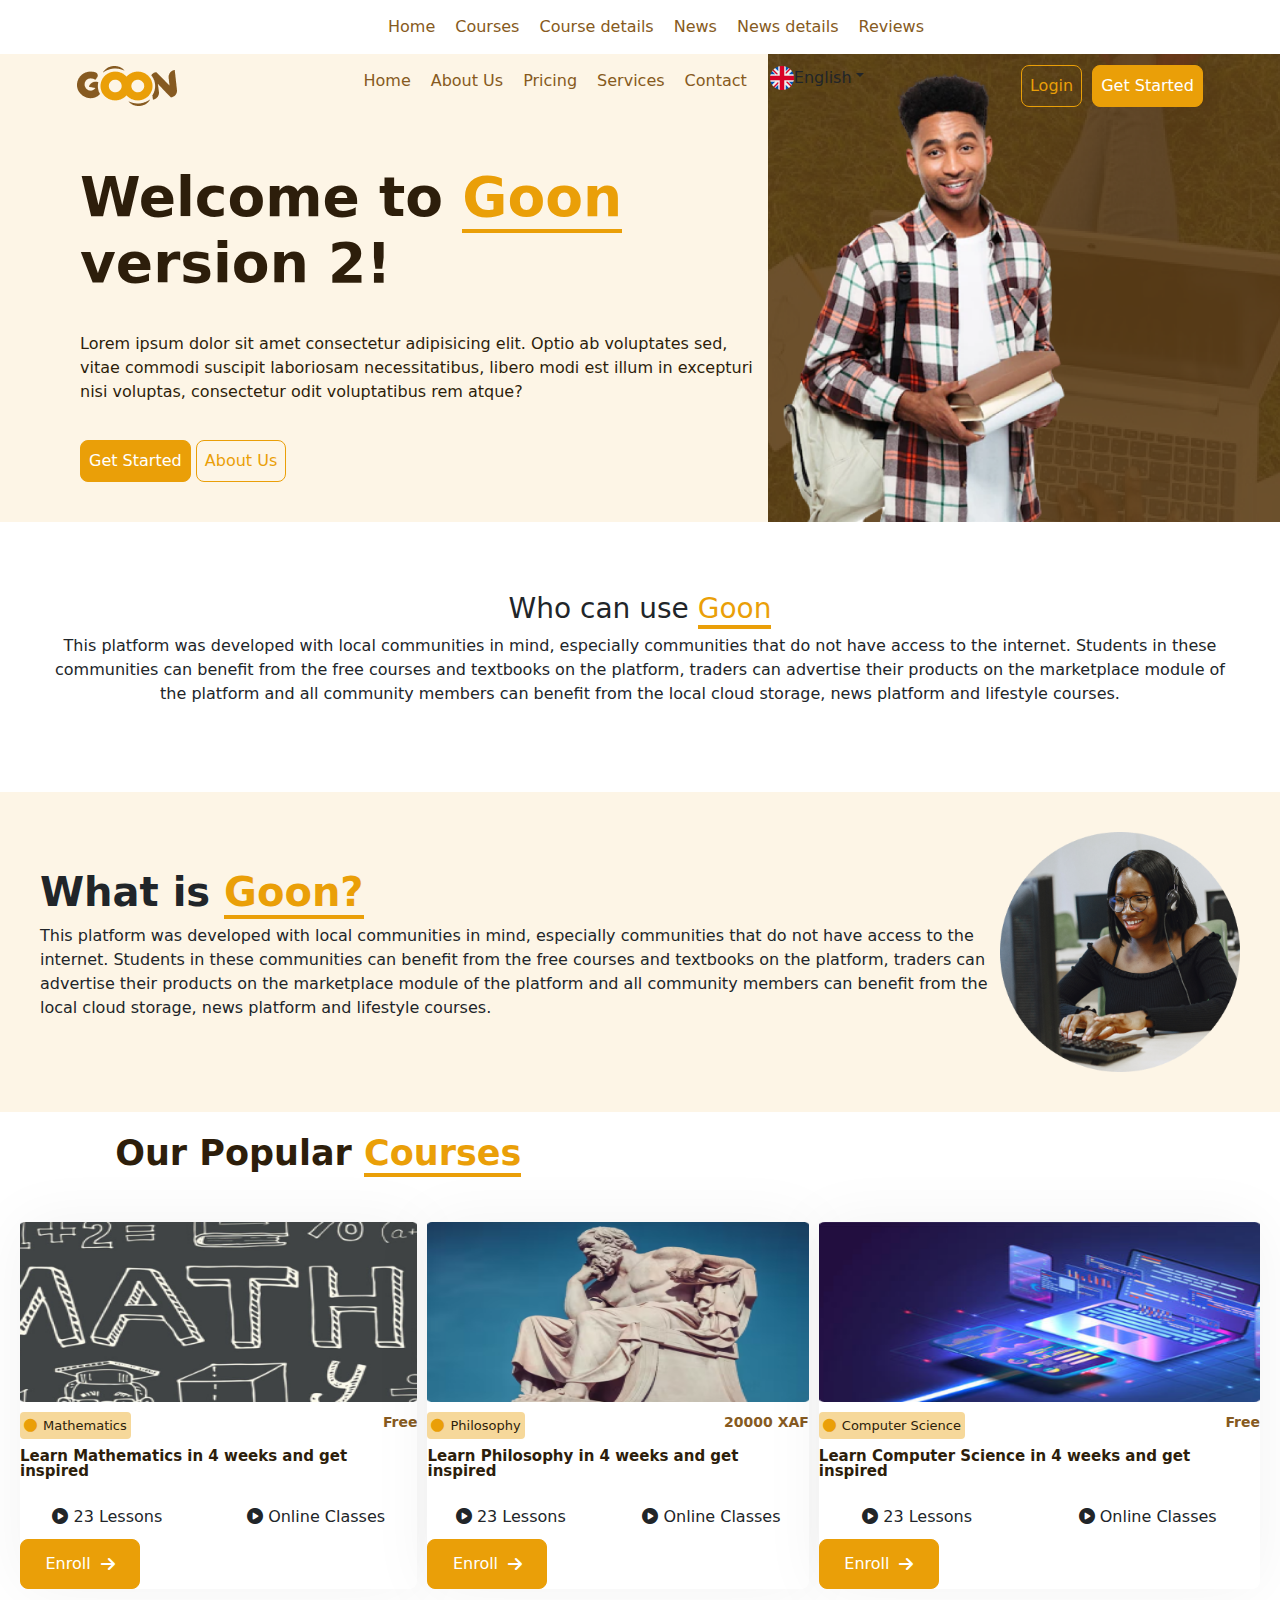
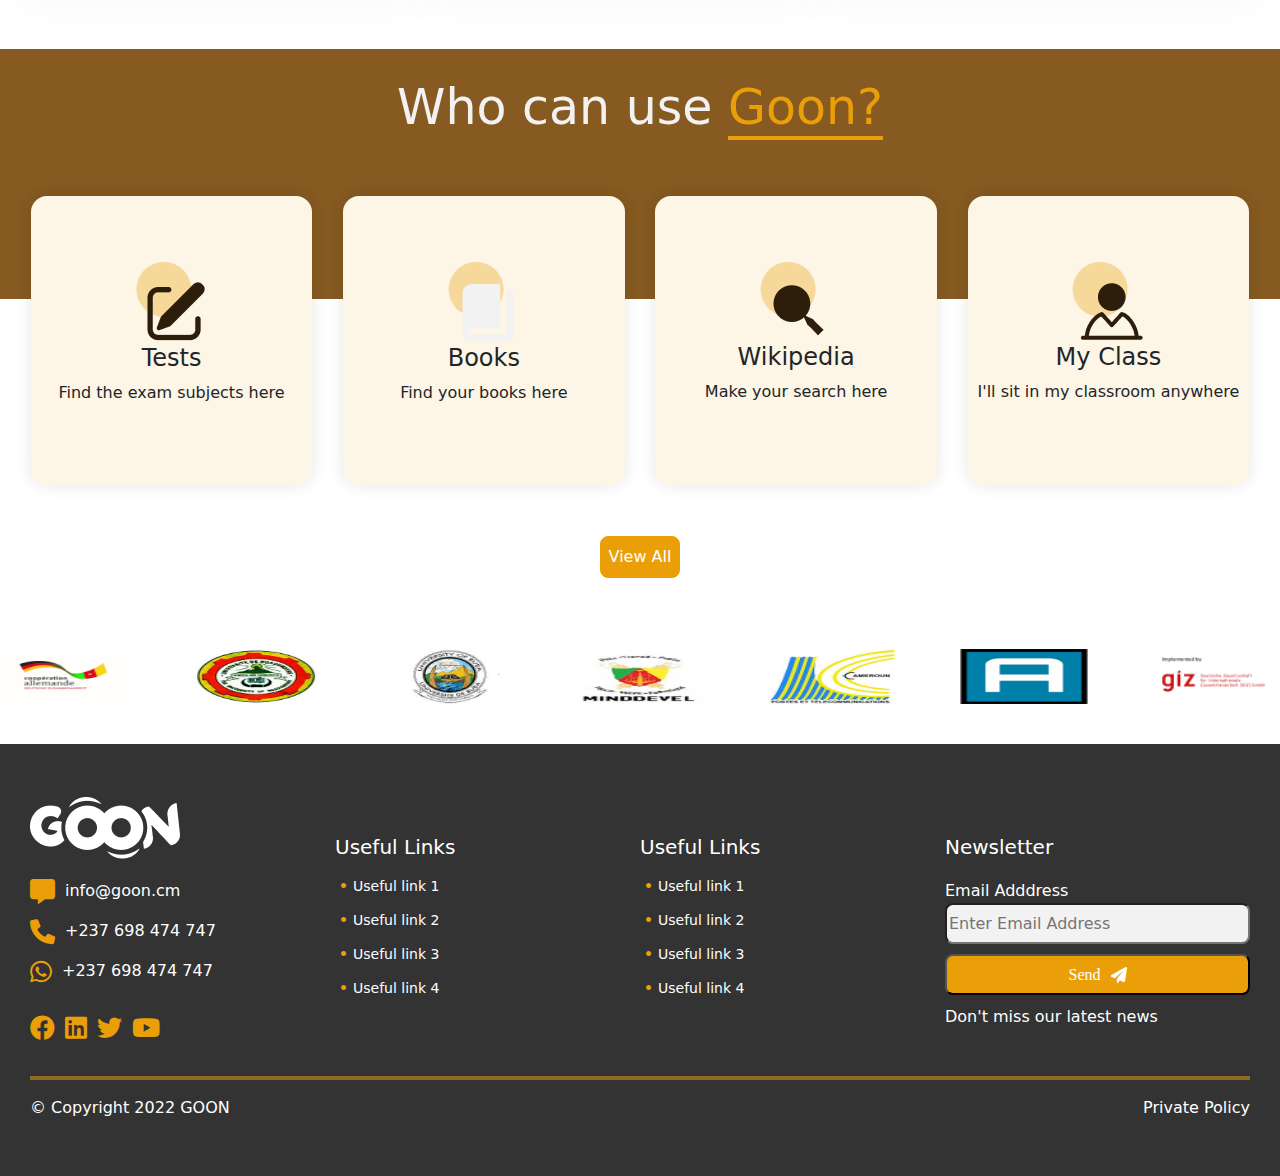
==== commit 8098a36a: "work update" ====
--- a/index.html
+++ b/index.html
@@ -15,9 +15,10 @@
 </head>
 
 <body>
-    <div w3-include-html="header.html" class="main-header"></div>
+    <div w3-include-html="homepage.html"></div>
+    
     <section class="section-1">
-    
+        <div w3-include-html="header.html" class="main-header"></div>
         <div class="welcome">
             <div class="space">
 
--- a/styles/style.css
+++ b/styles/style.css
@@ -7,9 +7,8 @@
 }
 
 .main-header {
-    position: fixed;
-    width: 100%;
-    /* background-color: #8b8b8b47; */
+    position: absolute;
+    width: 100%;
 }
 
 .section-1 {
@@ -29,7 +28,7 @@
     flex-direction: column;
     align-items: flex-start;
     padding-block: 30px;
-    gap: 30px;
+    gap: 20px;
 }
 
 .goon-2 {
@@ -51,7 +50,7 @@
 .image-1 {
     width: 40vw;
     height: 100%;
-    padding-right: 50%;
+    padding-right: 40%;
 }
 
 .goon-span {
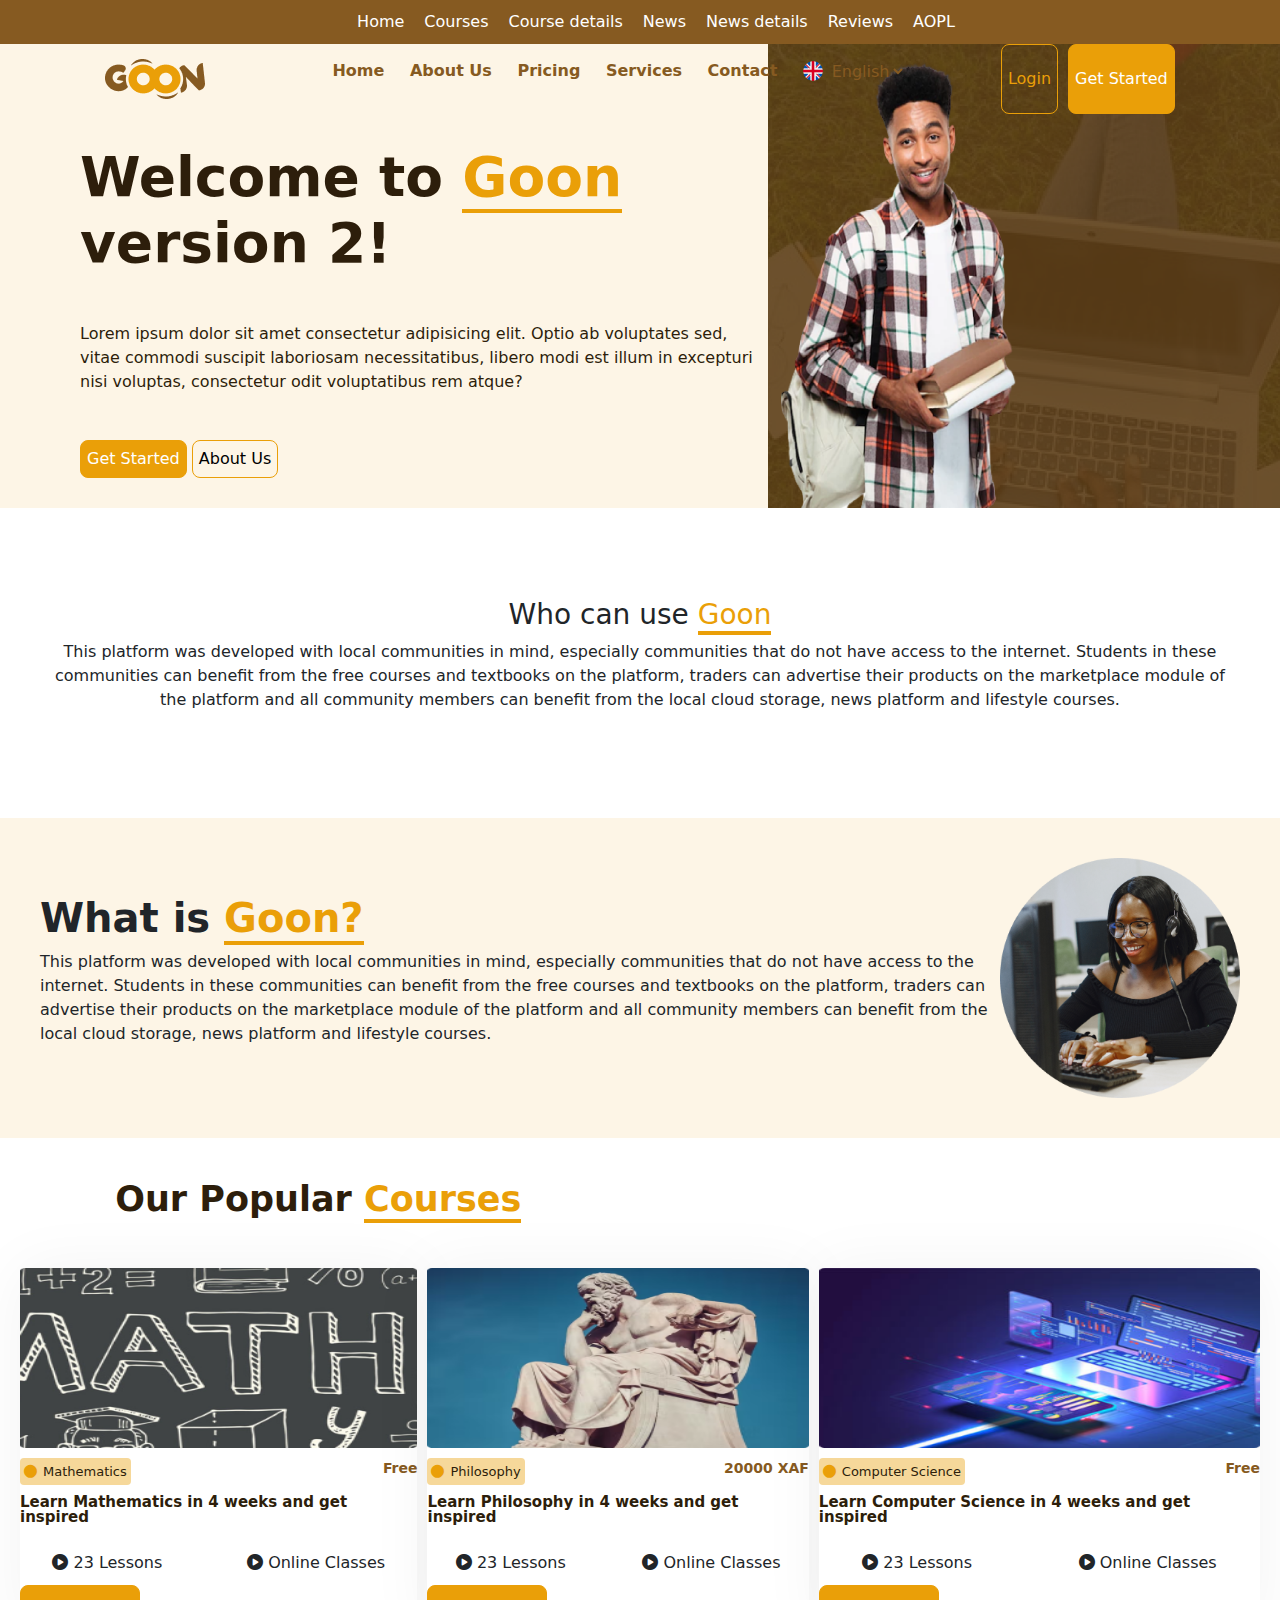
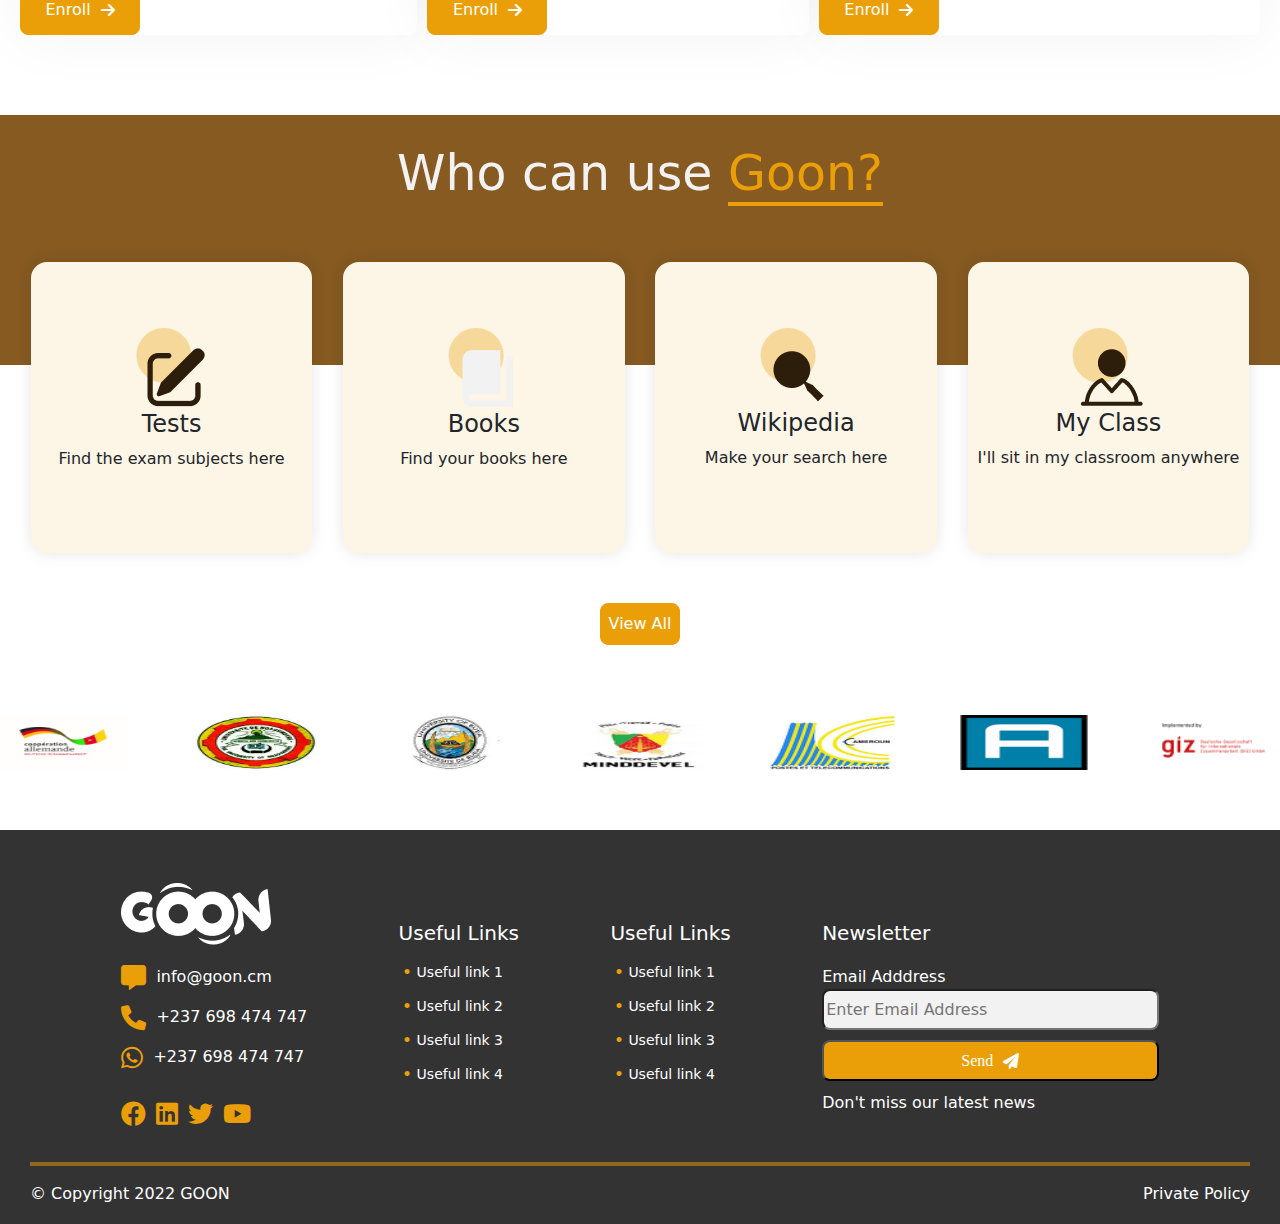
==== commit d7d07b67: "work update" ====
--- a/index.html
+++ b/index.html
@@ -7,7 +7,7 @@
     <meta name="viewport" content="width=device-width, initial-scale=1.0">
     <title>E-learning homepage</title>
     <link rel="stylesheet" href="/styles/style.css">
-    <link rel="stylesheet" href="/bootstrap/css/bootstrap.min.css">
+    <!-- <link rel="stylesheet" href="/bootstrap/css/bootstrap.min.css"> -->
     <link href="https://cdn.jsdelivr.net/npm/bootstrap@5.2.1/dist/css/bootstrap.min.css" rel="stylesheet"
         integrity="sha384-iYQeCzEYFbKjA/T2uDLTpkwGzCiq6soy8tYaI1GyVh/UjpbCx/TYkiZhlZB6+fzT" crossorigin="anonymous">
     <link rel="stylesheet" href="/fontawesome/css/all.min.css">
@@ -16,13 +16,9 @@
 
 <body>
     <div w3-include-html="homepage.html"></div>
-    
     <section class="section-1">
         <div w3-include-html="header.html" class="main-header"></div>
         <div class="welcome">
-            <div class="space">
-
-            </div>
             <div class="space">
 
             </div>
@@ -78,7 +74,6 @@
     </div>
 
     <section class="section-3">
-
         <div>
             <h3>Our Popular <span class="goon-span">Courses</span></h3>
         </div>
@@ -111,7 +106,7 @@
                 <div class="maths-content">
                     <div>
                         <a class="mathsfree" role="button" href="#">
-                            <i class="fas fa-circle"></i> Philosophy 
+                            <i class="fas fa-circle"></i> Philosophy
                         </a>
                     </div>
                     <div>20000 XAF</div>
--- a/styles/style.css
+++ b/styles/style.css
@@ -9,6 +9,7 @@
 .main-header {
     position: absolute;
     width: 100%;
+    /* background-color: #8b8b8b47; */
 }
 
 .section-1 {
@@ -28,7 +29,7 @@
     flex-direction: column;
     align-items: flex-start;
     padding-block: 30px;
-    gap: 20px;
+    gap: 30px;
 }
 
 .goon-2 {
@@ -50,7 +51,7 @@
 .image-1 {
     width: 40vw;
     height: 100%;
-    padding-right: 40%;
+    padding-right: 50%;
 }
 
 .goon-span {
@@ -94,7 +95,7 @@
 }
 
 .space {
-    padding: 10px;
+    padding: 20px;
 }
 
 .section-3 {
@@ -265,11 +266,11 @@
         height: 200px;
     }
 
-    .section-2 h3{
+    .section-2 h3 {
         font-size: 28px;
     }
 
-    .section-2 p{
+    .section-2 p {
         font-size: 16px;
     }
 }
@@ -296,4 +297,25 @@
     .section-3 h3 {
         padding-left: 12%;
     }
+}
+
+@media only screen and (max-width: 650px) {
+    .section-3 {
+        display: flex;
+        align-items: center;
+    }
+
+    .section-3-content {
+        display: block;
+        justify-content: center;
+    }
+
+    .course {
+        width: 100%;
+        margin: 10px;
+    }
+
+    .maths-content-2 {
+        justify-content: space-between;
+    }
 }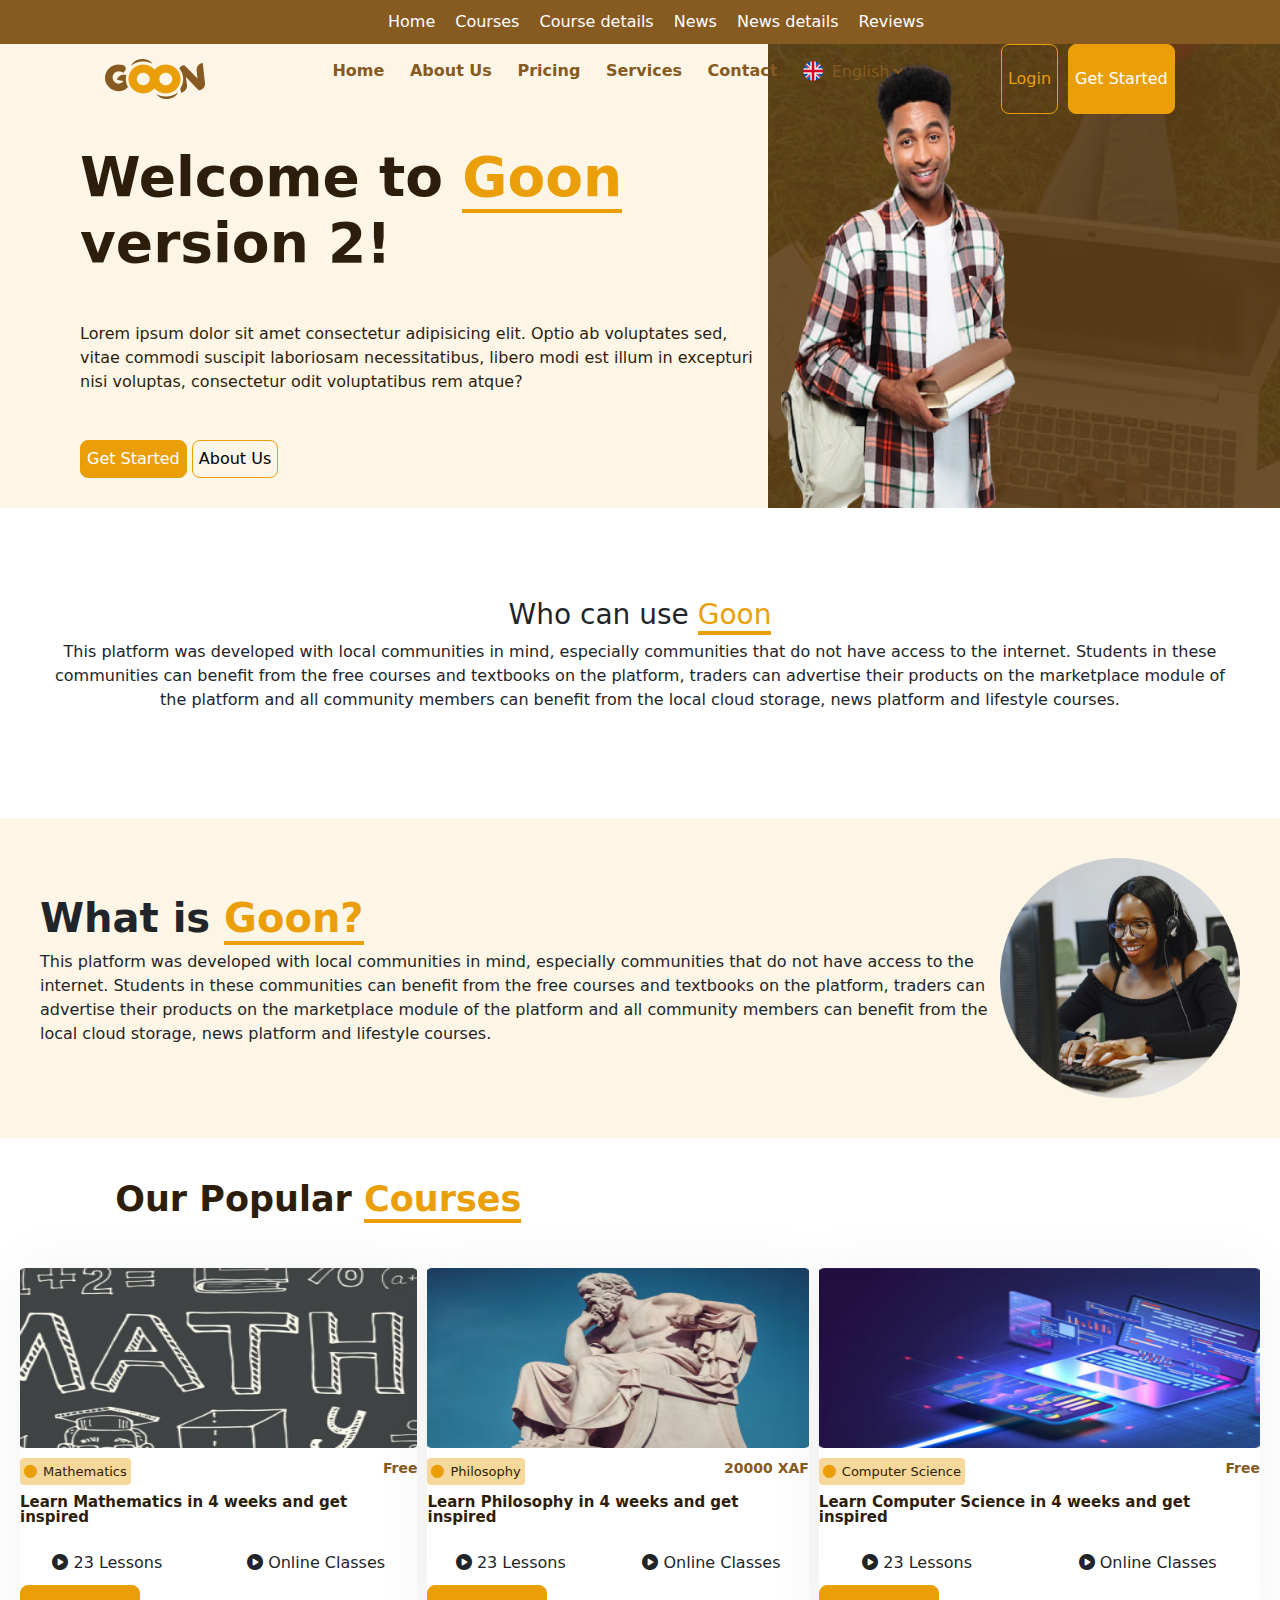
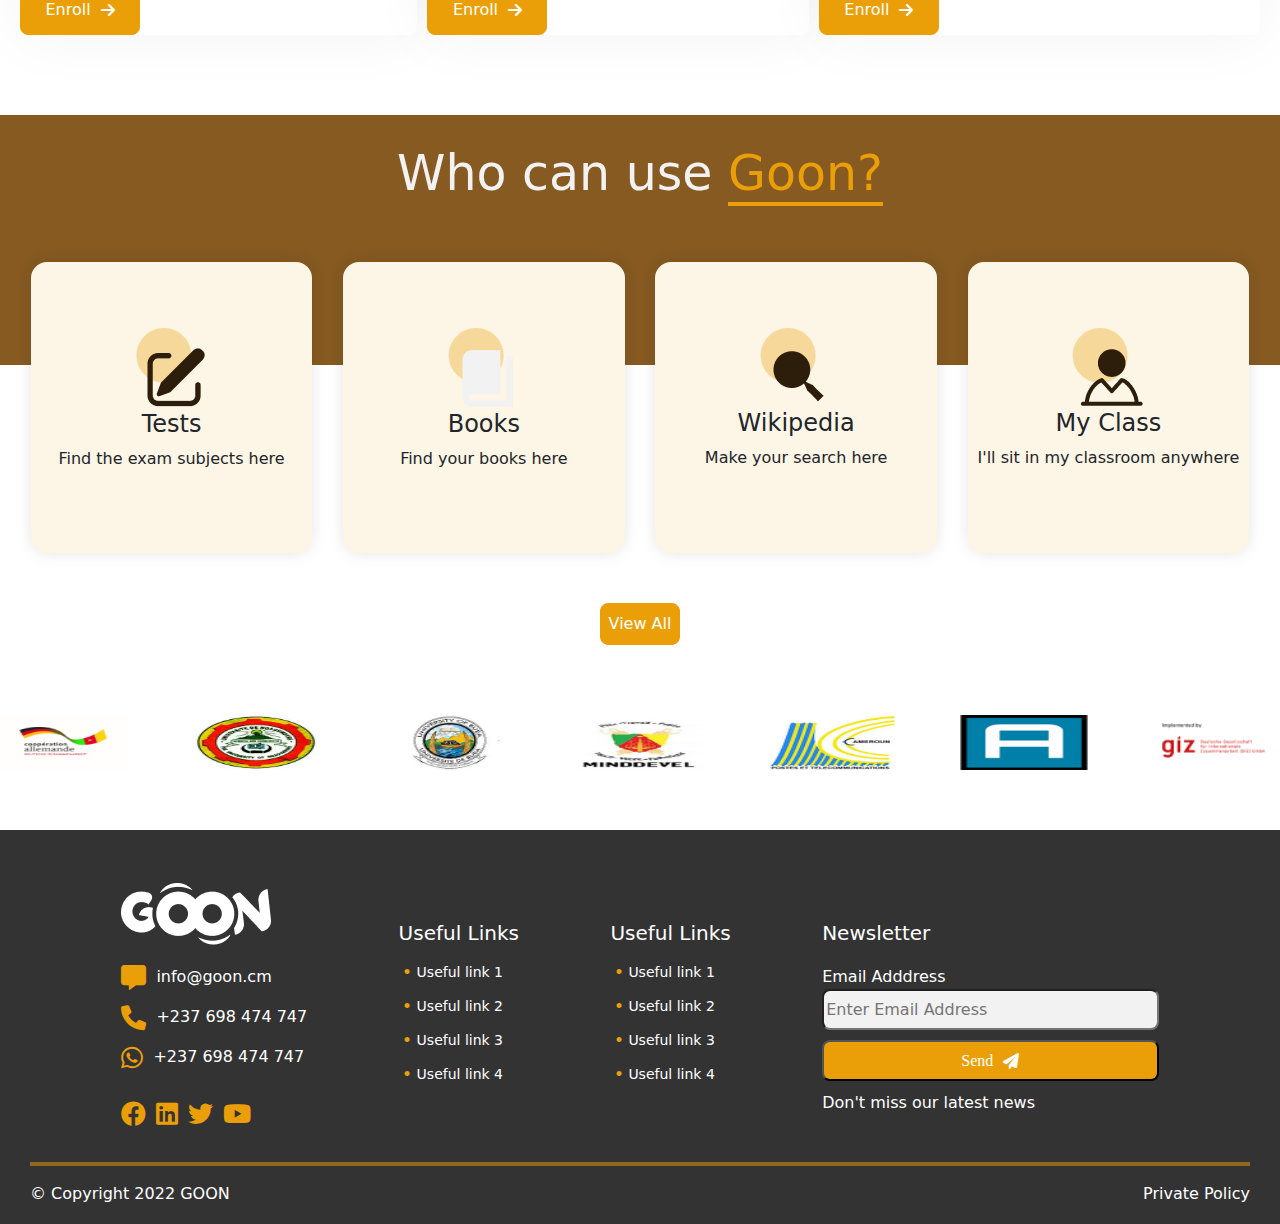
==== commit 4d7641f1: "work update" ====
--- a/index.html
+++ b/index.html
@@ -69,6 +69,8 @@
         </div>
     </section>
 
+    <!-- boodies bodies bodies for Vitz -->
+
     <div class="space">
 
     </div>
